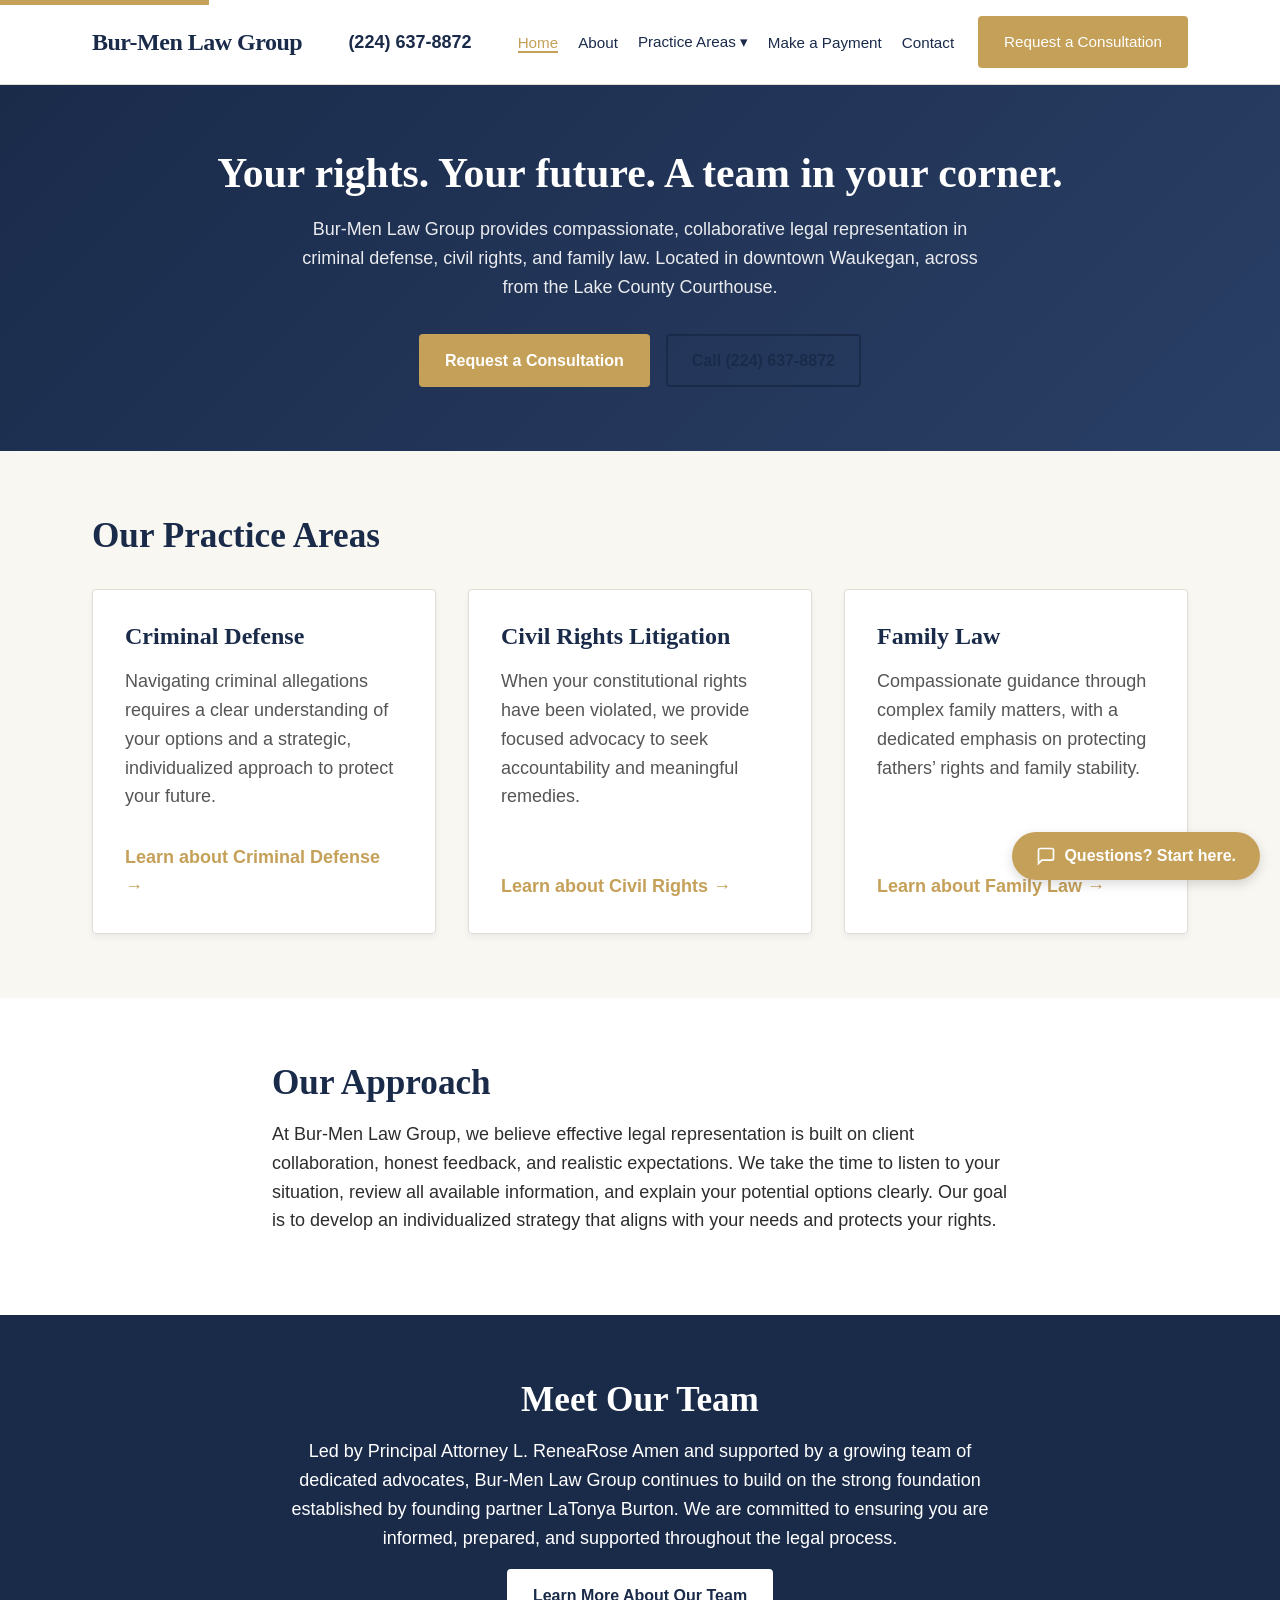
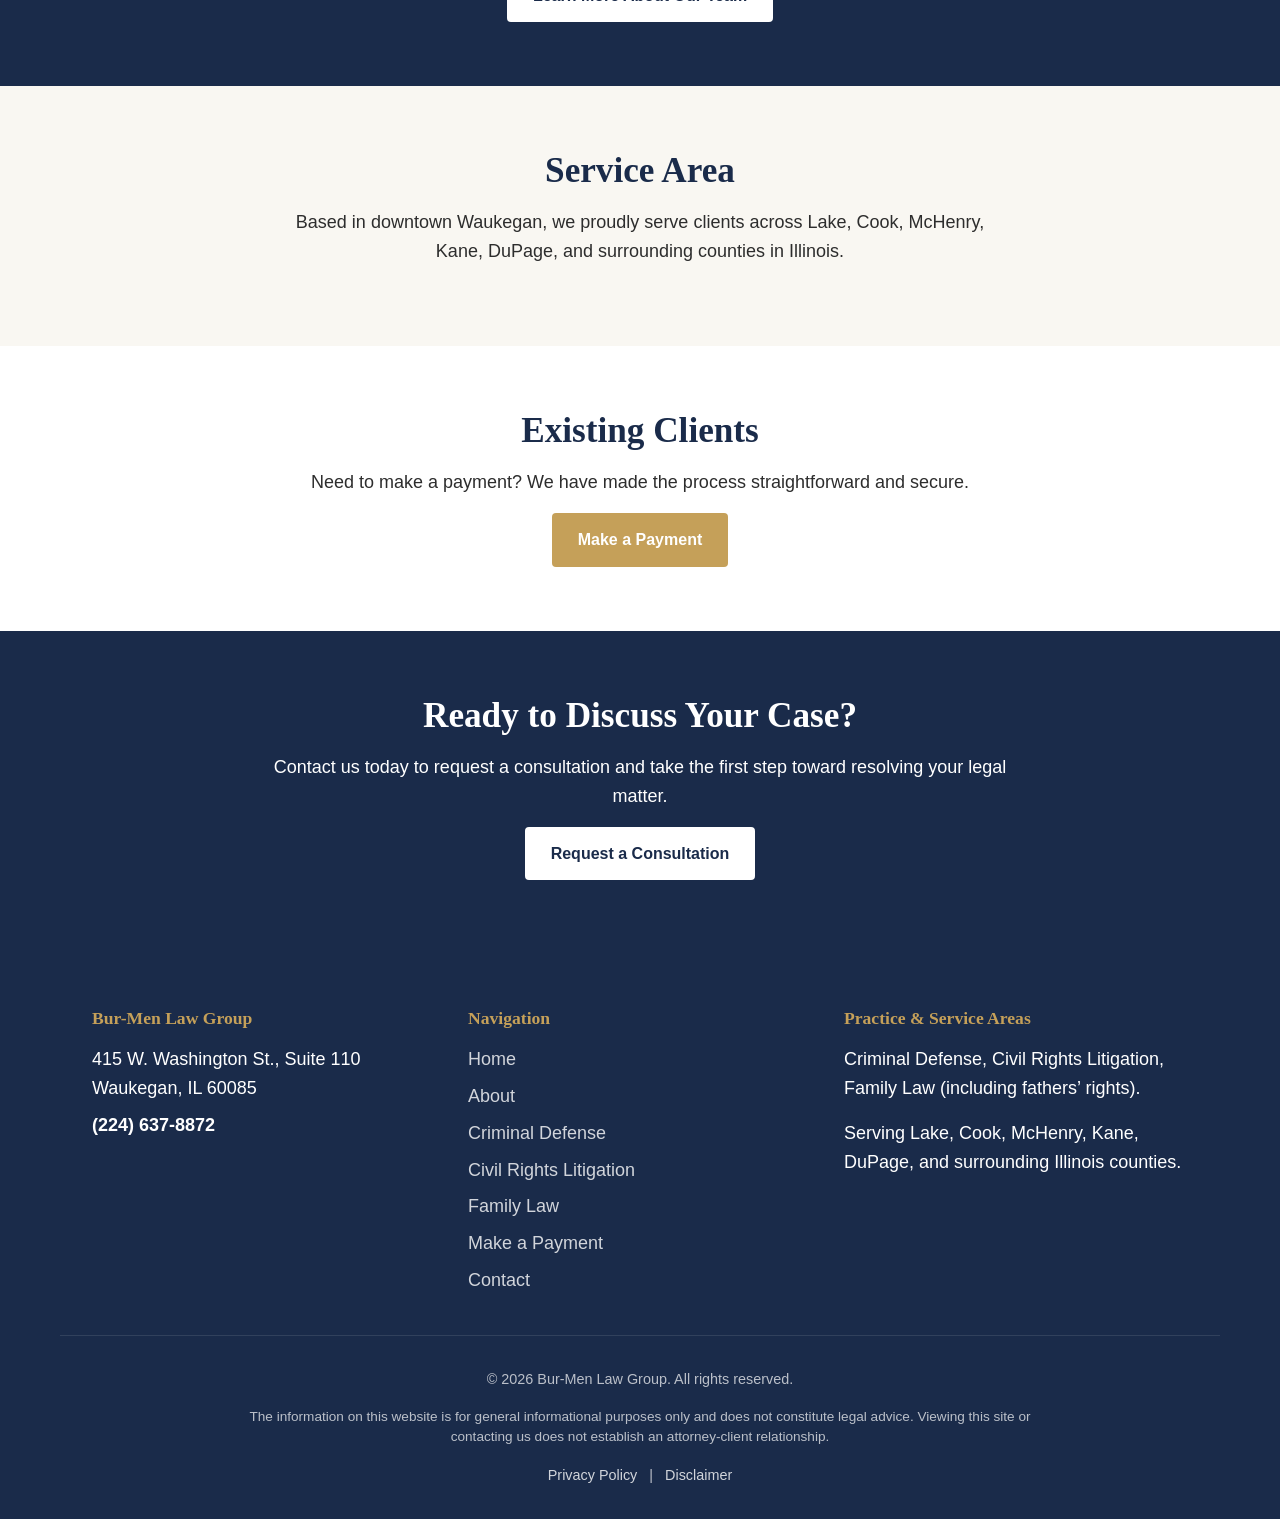
==== index.html @ 7e1a3ff3 "Change dropdown button to link for Practice Areas" ====
<!DOCTYPE html>
<html lang="en">
<head>
  <meta charset="UTF-8">
  <meta name="viewport" content="width=device-width, initial-scale=1.0">
  <title>Bur-Men Law Group | Criminal Defense, Civil Rights & Family Law in Waukegan, IL</title>
  <meta name="description" content="Bur-Men Law Group provides compassionate, collaborative legal representation in criminal defense, civil rights, and family law in Waukegan and surrounding Illinois counties.">
  <meta property="og:title" content="Bur-Men Law Group | Waukegan, IL Attorneys">
  <meta property="og:description" content="Compassionate representation in criminal defense, civil rights, and family law. Located across from the Lake County Courthouse.">
  <meta property="og:type" content="website">
  <link rel="stylesheet" href="assets/css/styles.css">
  <link rel="stylesheet" href="assets/css/chatbot.css">
  <script src="assets/js/main.js" defer></script>
  <script src="assets/js/faq-data.js" defer></script>
  <script src="assets/js/chatbot.js" defer></script>
  <noscript>
    <style>.bm-chat-launcher { display: none !important; }</style>
    <div style="background:#f9f7f2; padding:1rem; text-align:center; border-bottom:1px solid #e0ddd5;">
      JavaScript is disabled. Please call us at <a href="tel:+12246378872">(224) 637-8872</a> or visit our <a href="contact.html">Contact page</a>.
    </div>
  </noscript>
</head>
<body class="page-home">
  <a href="#main-content" class="skip-link">Skip to main content</a>
  <header class="site-header">
    <div class="container header-inner">
      <a href="index.html" class="wordmark">Bur-Men Law Group</a>
      <a href="tel:+12246378872" class="header-phone">(224) 637-8872</a>
      <button type="button" class="mobile-menu-toggle" aria-expanded="false" aria-controls="main-nav" aria-label="Toggle navigation menu">
        <span class="hamburger" aria-hidden="true"></span>
      </button>
      <nav id="main-nav" class="main-nav">
        <ul>
          <li><a href="index.html" aria-current="page">Home</a></li>
          <li><a href="about.html">About</a></li>
          <li class="has-dropdown">
            <a href="#" class="dropdown-toggle" aria-expanded="false" aria-controls="practice-dropdown">Practice Areas <span aria-hidden="true">▾</span></a>
            <ul id="practice-dropdown" class="dropdown-menu">
              <li><a href="criminal-defense.html">Criminal Defense</a></li>
              <li><a href="civil-rights-family-law.html#civil-rights">Civil Rights Litigation</a></li>
              <li><a href="civil-rights-family-law.html#family-law">Family Law</a></li>
            </ul>
          </li>
          <li><a href="make-a-payment.html">Make a Payment</a></li>
          <li><a href="contact.html">Contact</a></li>
        </ul>
        <a href="contact.html#contact-form" class="button button-primary">Request a Consultation</a>
      </nav>
    </div>
  </header>
  <main id="main-content">
    <section class="hero">
      <div class="container">
        <h1>Your rights. Your future. A team in your corner.</h1>
        <p class="hero-subtitle">Bur-Men Law Group provides compassionate, collaborative legal representation in criminal defense, civil rights, and family law. Located in downtown Waukegan, across from the Lake County Courthouse.</p>
        <div class="hero-actions">
          <a href="contact.html#contact-form" class="button button-primary">Request a Consultation</a>
          <a href="tel:+12246378872" class="button button-secondary">Call (224) 637-8872</a>
        </div>
      </div>
    </section>
    <section class="section-padding bg-ivory">
      <div class="container">
        <h2 class="section-title">Our Practice Areas</h2>
        <div class="card-grid">
          <article class="card">
            <h3>Criminal Defense</h3>
            <p>Navigating criminal allegations requires a clear understanding of your options and a strategic, individualized approach to protect your future.</p>
            <a href="criminal-defense.html" class="text-link">Learn about Criminal Defense &rarr;</a>
          </article>
          <article class="card">
            <h3>Civil Rights Litigation</h3>
            <p>When your constitutional rights have been violated, we provide focused advocacy to seek accountability and meaningful remedies.</p>
            <a href="civil-rights-family-law.html#civil-rights" class="text-link">Learn about Civil Rights &rarr;</a>
          </article>
          <article class="card">
            <h3>Family Law</h3>
            <p>Compassionate guidance through complex family matters, with a dedicated emphasis on protecting fathers’ rights and family stability.</p>
            <a href="civil-rights-family-law.html#family-law" class="text-link">Learn about Family Law &rarr;</a>
          </article>
        </div>
      </div>
    </section>
    <section class="section-padding">
      <div class="container narrow-container">
        <h2 class="section-title">Our Approach</h2>
        <p>At Bur-Men Law Group, we believe effective legal representation is built on client collaboration, honest feedback, and realistic expectations. We take the time to listen to your situation, review all available information, and explain your potential options clearly. Our goal is to develop an individualized strategy that aligns with your needs and protects your rights.</p>
      </div>
    </section>
    <section class="section-padding bg-navy text-white">
      <div class="container narrow-container text-center">
        <h2 class="section-title text-white">Meet Our Team</h2>
        <p>Led by Principal Attorney L. ReneaRose Amen and supported by a growing team of dedicated advocates, Bur-Men Law Group continues to build on the strong foundation established by founding partner LaTonya Burton. We are committed to ensuring you are informed, prepared, and supported throughout the legal process.</p>
        <a href="about.html" class="button button-accent">Learn More About Our Team</a>
      </div>
    </section>
    <section class="section-padding bg-ivory">
      <div class="container narrow-container text-center">
        <h2 class="section-title">Service Area</h2>
        <p>Based in downtown Waukegan, we proudly serve clients across Lake, Cook, McHenry, Kane, DuPage, and surrounding counties in Illinois.</p>
      </div>
    </section>
    <section class="section-padding">
      <div class="container narrow-container text-center">
        <h2 class="section-title">Existing Clients</h2>
        <p>Need to make a payment? We have made the process straightforward and secure.</p>
        <a href="make-a-payment.html" class="button button-primary">Make a Payment</a>
      </div>
    </section>
    <section class="section-padding bg-navy text-white text-center">
      <div class="container narrow-container">
        <h2 class="section-title text-white">Ready to Discuss Your Case?</h2>
        <p>Contact us today to request a consultation and take the first step toward resolving your legal matter.</p>
        <a href="contact.html#contact-form" class="button button-accent">Request a Consultation</a>
      </div>
    </section>
  </main>
  <footer class="site-footer">
    <div class="container footer-grid">
      <div class="footer-col">
        <h3>Bur-Men Law Group</h3>
        <address>415 W. Washington St., Suite 110<br>Waukegan, IL 60085</address>
        <p><a href="tel:+12246378872" class="footer-link">(224) 637-8872</a></p>
      </div>
      <div class="footer-col">
        <h3>Navigation</h3>
        <ul class="footer-nav">
          <li><a href="index.html">Home</a></li>
          <li><a href="about.html">About</a></li>
          <li><a href="criminal-defense.html">Criminal Defense</a></li>
          <li><a href="civil-rights-family-law.html#civil-rights">Civil Rights Litigation</a></li>
          <li><a href="civil-rights-family-law.html#family-law">Family Law</a></li>
          <li><a href="make-a-payment.html">Make a Payment</a></li>
          <li><a href="contact.html">Contact</a></li>
        </ul>
      </div>
      <div class="footer-col">
        <h3>Practice & Service Areas</h3>
        <p>Criminal Defense, Civil Rights Litigation, Family Law (including fathers’ rights).</p>
        <p>Serving Lake, Cook, McHenry, Kane, DuPage, and surrounding Illinois counties.</p>
      </div>
    </div>
    <div class="container footer-bottom">
      <p>&copy; <span id="current-year">2026</span> Bur-Men Law Group. All rights reserved.</p>
      <p class="disclaimer-text">The information on this website is for general informational purposes only and does not constitute legal advice. Viewing this site or contacting us does not establish an attorney-client relationship.</p>
      <div class="footer-legal-links">
        <a href="contact.html#privacy">Privacy Policy</a>
        <span class="separator">|</span>
        <a href="contact.html#disclaimer">Disclaimer</a>
      </div>
    </div>
  </footer>
</body>
</html>
---- assets/css/styles.css ----
:root {
  --color-navy: #1A2B4A;
  --color-ivory: #F9F7F2;
  --color-white: #FFFFFF;
  --color-gold: #C5A059;
  --color-gold-hover: #B08D4B;
  --color-text: #2D2D2D;
  --color-text-light: #555555;
  --color-border: #E0DDD5;
  --font-serif: "Georgia", "Times New Roman", serif;
  --font-sans: -apple-system, BlinkMacSystemFont, "Segoe UI", Roboto, Helvetica, Arial, sans-serif;
  --max-width: 1160px;
  --spacing-sm: 1rem;
  --spacing-md: 2rem;
  --spacing-lg: 4rem;
  --radius: 4px;
  --shadow: 0 4px 6px rgba(26, 43, 74, 0.05);
}

*, *::before, *::after { box-sizing: border-box; margin: 0; padding: 0; }
html { scroll-behavior: smooth; scroll-padding-top: 100px; }
@media (prefers-reduced-motion: reduce) { html { scroll-behavior: auto; } }
body { font-family: var(--font-sans); color: var(--color-text); background-color: var(--color-white); line-height: 1.6; font-size: clamp(1rem, 0.95rem + 0.25vw, 1.125rem); }
img { max-width: 100%; height: auto; display: block; }
a { color: var(--color-navy); text-decoration: underline; text-underline-offset: 3px; transition: color 0.2s ease; }
a:hover { color: var(--color-gold-hover); }

h1, h2, h3, h4 { font-family: var(--font-serif); color: var(--color-navy); line-height: 1.2; margin-bottom: var(--spacing-sm); }
h1 { font-size: clamp(2rem, 1.8rem + 1vw, 3rem); }
h2 { font-size: clamp(1.75rem, 1.6rem + 0.75vw, 2.25rem); }
h3 { font-size: clamp(1.25rem, 1.1rem + 0.5vw, 1.5rem); }
p { margin-bottom: var(--spacing-sm); }

.text-center { text-align: center; }
.text-white { color: var(--color-white) !important; }
.text-white h1, .text-white h2, .text-white h3 { color: var(--color-white); }

.container { width: 100%; max-width: var(--max-width); margin: 0 auto; padding: 0 var(--spacing-md); }
.narrow-container { max-width: 800px; }
.section-padding { padding: var(--spacing-lg) 0; }
.bg-ivory { background-color: var(--color-ivory); }
.bg-navy { background-color: var(--color-navy); }

.skip-link { position: absolute; top: -40px; left: 0; background: var(--color-gold); color: var(--color-white); padding: 8px 16px; z-index: 1000; text-decoration: none; font-weight: bold; }
.skip-link:focus { top: 0; }
:focus-visible { outline: 3px solid var(--color-gold); outline-offset: 2px; }

.site-header { background-color: var(--color-white); border-bottom: 1px solid var(--color-border); position: sticky; top: 0; z-index: 100; }
.header-inner { display: flex; align-items: center; justify-content: space-between; padding-top: var(--spacing-sm); padding-bottom: var(--spacing-sm); flex-wrap: wrap; gap: var(--spacing-sm); }
.wordmark { font-family: var(--font-serif); font-size: 1.5rem; font-weight: bold; color: var(--color-navy); text-decoration: none; letter-spacing: -0.5px; }
.header-phone { font-weight: 600; text-decoration: none; color: var(--color-navy); }
.mobile-menu-toggle { display: none; background: none; border: 1px solid var(--color-border); border-radius: var(--radius); padding: 8px; cursor: pointer; }
.hamburger { display: block; width: 24px; height: 2px; background-color: var(--color-navy); position: relative; }
.hamburger::before, .hamburger::after { content: ''; position: absolute; width: 24px; height: 2px; background-color: var(--color-navy); left: 0; }
.hamburger::before { top: -8px; }
.hamburger::after { top: 8px; }

.main-nav { display: flex; align-items: center; gap: 1.5rem; }
.main-nav ul { display: flex; list-style: none; gap: 1.25rem; align-items: center; }
.main-nav a { text-decoration: none; font-weight: 500; font-size: 0.95rem; }
.main-nav a[aria-current="page"] { color: var(--color-gold); border-bottom: 2px solid var(--color-gold); }

@media (max-width: 900px) {
  .mobile-menu-toggle { display: block; }
  .main-nav.js-enabled { display: none; flex-direction: column; align-items: flex-start; position: absolute; top: 100%; left: 0; right: 0; background: var(--color-white); border-bottom: 1px solid var(--color-border); padding: var(--spacing-md); box-shadow: var(--shadow); }
  .main-nav.js-enabled.is-open { display: flex; }
  .main-nav.js-enabled ul { flex-direction: column; gap: var(--spacing-sm); width: 100%; align-items: flex-start; }
  .main-nav.js-enabled .button { width: 100%; text-align: center; margin-top: var(--spacing-sm); }
}

/* --- Dropdown Navigation --- */
.has-dropdown { position: relative; display: flex; align-items: center; }
.dropdown-toggle {
  display: flex; align-items: center; gap: 4px;
  /* Inherits .main-nav a styles automatically */
}
.dropdown-toggle:hover { color: var(--color-gold-hover); }

.dropdown-menu {
  display: none !important;
  flex-direction: column !important;
  position: absolute; top: 100%; left: 0;
  background: var(--color-white); border: 1px solid var(--color-border);
  border-radius: var(--radius); box-shadow: var(--shadow);
  list-style: none; padding: 0.5rem 0; min-width: 220px; z-index: 101;
  margin-top: 1rem; gap: 0 !important;
}
.dropdown-menu li a {
  display: block; padding: 0.75rem 1rem; text-decoration: none;
  color: var(--color-text); white-space: nowrap;
}
.dropdown-menu li a:hover { background-color: var(--color-ivory); color: var(--color-navy); }

@media (min-width: 901px) {
  .has-dropdown:hover .dropdown-menu,
  .has-dropdown:focus-within .dropdown-menu {
    display: flex !important;
  }
}

@media (max-width: 900px) {
  .dropdown-menu {
    position: static; box-shadow: none; border: none;
    background: transparent; padding-left: 1rem; min-width: auto; margin-top: 0;
    width: 100%;
  }
  .dropdown-menu.is-open {
    display: flex !important;
  }
  .dropdown-toggle { width: 100%; justify-content: space-between; padding: 0.5rem 0; }
}

.button { display: inline-block; padding: 0.75rem 1.5rem; border-radius: var(--radius); text-decoration: none; font-weight: 600; text-align: center; transition: background-color 0.2s ease, transform 0.1s ease; border: 2px solid transparent; cursor: pointer; font-size: 1rem; }
.button:active { transform: translateY(1px); }
.button-primary { background-color: var(--color-gold); color: var(--color-white); }
.button-primary:hover { background-color: var(--color-gold-hover); color: var(--color-white); }
.button-secondary { background-color: transparent; border-color: var(--color-navy); color: var(--color-navy); }
.button-secondary:hover { background-color: var(--color-navy); color: var(--color-white); }
.button-accent { background-color: var(--color-white); color: var(--color-navy); border-color: var(--color-white); }
.button-accent:hover { background-color: var(--color-ivory); color: var(--color-navy); }
.button-large { padding: 1rem 2rem; font-size: 1.125rem; }

.hero { background: linear-gradient(135deg, var(--color-navy) 0%, #2a3f66 100%); color: var(--color-white); padding: var(--spacing-lg) 0; text-align: center; }
.hero h1 { color: var(--color-white); margin-bottom: var(--spacing-sm); }
.hero-subtitle { font-size: 1.125rem; max-width: 700px; margin: 0 auto var(--spacing-md); opacity: 0.9; }
.hero-actions { display: flex; gap: var(--spacing-sm); justify-content: center; flex-wrap: wrap; }

.card-grid { display: grid; grid-template-columns: repeat(auto-fit, minmax(300px, 1fr)); gap: var(--spacing-md); margin-top: var(--spacing-md); }
.card { background: var(--color-white); padding: var(--spacing-md); border-radius: var(--radius); border: 1px solid var(--color-border); box-shadow: var(--shadow); display: flex; flex-direction: column; }
.card h3 { margin-bottom: var(--spacing-sm); }
.card p { flex-grow: 1; color: var(--color-text-light); margin-bottom: var(--spacing-md); }
.text-link { font-weight: 600; text-decoration: none; color: var(--color-gold); }
.text-link:hover { text-decoration: underline; }

.partner-card { text-align: center; }
.partner-role { font-style: italic; color: var(--color-gold); font-weight: 600; margin-bottom: var(--spacing-sm); }
.page-header { padding: var(--spacing-lg) 0; }

.form-group { margin-bottom: 1.25rem; }
.form-group label { display: block; font-weight: 600; margin-bottom: 0.5rem; color: var(--color-navy); }
.form-group input, .form-group select, .form-group textarea { width: 100%; padding: 0.75rem; border: 1px solid var(--color-border); border-radius: var(--radius); font-family: inherit; font-size: 1rem; background-color: var(--color-white); }
.form-group input:focus, .form-group select:focus, .form-group textarea:focus { outline: none; border-color: var(--color-gold); box-shadow: 0 0 0 3px rgba(197, 160, 89, 0.2); }
.checkbox-group { display: flex; align-items: flex-start; gap: 0.75rem; }
.checkbox-group input { width: auto; margin-top: 0.25rem; }
.checkbox-group label { font-weight: 400; font-size: 0.95rem; color: var(--color-text-light); }
.form-warning { background-color: #fff3cd; border-left: 4px solid #ffc107; padding: 1rem; margin-bottom: 1.5rem; font-size: 0.95rem; color: #856404; }
.form-status { margin-top: 1rem; padding: 1rem; border-radius: var(--radius); font-weight: 500; }
.form-status.pending { background-color: #e2e8f0; color: var(--color-navy); }
.form-status.success { background-color: #d4edda; color: #155724; border: 1px solid #c3e6cb; }
.form-status.error { background-color: #f8d7da; color: #721c24; border: 1px solid #f5c6cb; }

.info-box { background-color: var(--color-ivory); border: 1px solid var(--color-border); border-radius: var(--radius); padding: var(--spacing-md); margin-top: var(--spacing-md); }
.info-box h3 { margin-bottom: 0.75rem; font-size: 1.25rem; }
.info-box ul { padding-left: 1.25rem; }
.info-box li { margin-bottom: 0.5rem; }

.payment-cta-wrapper { margin: var(--spacing-md) 0; }
.fallback-link { margin-top: 1rem; font-size: 0.9rem; color: var(--color-text-light); word-break: break-all; }
.legal-reminder { margin-top: var(--spacing-md); font-size: 0.9rem; color: var(--color-text-light); font-style: italic; }
.section-divider { height: 1px; background-color: var(--color-border); max-width: var(--max-width); margin: 0 auto; }
.cta-box { margin-top: var(--spacing-md); padding-top: var(--spacing-md); border-top: 1px solid var(--color-border); text-align: center; }

.site-footer { background-color: var(--color-navy); color: var(--color-white); padding-top: var(--spacing-lg); }
.footer-grid { display: grid; grid-template-columns: repeat(auto-fit, minmax(250px, 1fr)); gap: var(--spacing-md); padding-bottom: var(--spacing-md); border-bottom: 1px solid rgba(255, 255, 255, 0.1); }
.footer-col h3 { color: var(--color-gold); font-size: 1.1rem; margin-bottom: 1rem; }
.footer-col address { font-style: normal; line-height: 1.6; margin-bottom: 0.5rem; }
.footer-link { color: var(--color-white); text-decoration: none; font-weight: 600; }
.footer-link:hover { color: var(--color-gold); }
.footer-nav { list-style: none; }
.footer-nav li { margin-bottom: 0.5rem; }
.footer-nav a { color: rgba(255, 255, 255, 0.8); text-decoration: none; }
.footer-nav a:hover { color: var(--color-gold); text-decoration: underline; }
.footer-bottom { padding: var(--spacing-md) 0; text-align: center; font-size: 0.9rem; color: rgba(255, 255, 255, 0.7); }
.disclaimer-text { max-width: 800px; margin: 1rem auto; font-size: 0.85rem; line-height: 1.5; }
.footer-legal-links { margin-top: 1rem; }
.footer-legal-links a { color: rgba(255, 255, 255, 0.8); text-decoration: none; }
.footer-legal-links a:hover { color: var(--color-gold); }
.separator { margin: 0 0.5rem; }

.contact-grid { display: grid; grid-template-columns: 1fr; gap: var(--spacing-lg); }
@media (min-width: 768px) { .contact-grid { grid-template-columns: 1fr 1.5fr; } }
.existing-client-callout { background-color: var(--color-navy); color: var(--color-white); border: none; }
.existing-client-callout h3 { color: var(--color-gold); }
.existing-client-callout p { color: rgba(255, 255, 255, 0.9); }

.partner-image-wrapper { margin-bottom: var(--spacing-md); overflow: hidden; border-radius: var(--radius); background-color: var(--color-navy); display: flex; align-items: center; justify-content: center; }
.partner-image { width: 100%; height: 400px; object-fit: cover; object-position: center; border-radius: var(--radius); }
.partner-image-top { object-position: center 15%; }

.status-badge { display: inline-block; padding: 0.25rem 0.75rem; border-radius: 20px; font-size: 0.8rem; font-weight: 600; text-transform: uppercase; letter-spacing: 0.05em; margin-bottom: 0.5rem; }
.status-badge.retired { background-color: var(--color-ivory); color: var(--color-text-light); border: 1px solid var(--color-border); }

.partner-details { text-align: left; margin-top: 1.5rem; border-top: 1px solid var(--color-border); padding-top: 1.5rem; }
.detail-block { margin-bottom: 1rem; }
.detail-block h4 { font-family: var(--font-sans); font-size: 0.8rem; text-transform: uppercase; letter-spacing: 0.08em; color: var(--color-gold); margin-bottom: 0.25rem; font-weight: 700; }
.detail-block p { font-size: 0.95rem; color: var(--color-text); margin-bottom: 0; line-height: 1.5; }
.detail-block ul { list-style: none; padding-left: 0; margin: 0; }
.detail-block ul li { font-size: 0.95rem; color: var(--color-text); margin-bottom: 0.35rem; line-height: 1.4; }

.faq-list { max-width: 800px; margin: 0 auto; }
.faq-item { background: var(--color-white); border: 1px solid var(--color-border); border-radius: var(--radius); margin-bottom: 1rem; }
.faq-item summary { padding: 1rem; cursor: pointer; font-weight: 600; color: var(--color-navy); list-style: none; }
.faq-item summary::-webkit-details-marker { display: none; }
.faq-item summary::after { content: '+'; float: right; font-weight: bold; }
.faq-item[open] summary::after { content: '−'; }
.faq-item p { padding: 0 1rem 1rem 1rem; margin-bottom: 0; color: var(--color-text-light); }

/* --- Partner Card Alignment & Highlighting --- */
.partner-intro {
  min-height: 130px;
  display: flex;
  flex-direction: column;
  align-items: center;
  margin-bottom: 1rem;
}
.partner-card h3 { margin-bottom: 0.5rem; }
.partner-card .partner-role { margin-bottom: 0; }

.partner-card.highlighted { border-color: var(--color-gold); box-shadow: 0 8px 24px rgba(197, 160, 89, 0.15); }
.partner-card.retired-card { background-color: #fcfbf9; border-color: var(--color-border); }
---- assets/css/chatbot.css ----
.bm-chat-launcher {
  position: fixed; bottom: 20px; right: 20px; z-index: 9999;
  background-color: var(--color-gold); color: var(--color-white);
  border: none; border-radius: 30px; padding: 12px 24px;
  font-size: 16px; font-weight: 600; font-family: var(--font-sans);
  cursor: pointer; box-shadow: 0 4px 12px rgba(0,0,0,0.15);
  display: flex; align-items: center; gap: 8px;
  transition: background-color 0.2s ease, transform 0.1s ease; min-height: 48px;
}
.bm-chat-launcher:hover { background-color: var(--color-gold-hover); }
.bm-chat-launcher:active { transform: translateY(1px); }
.bm-chat-launcher:focus-visible { outline: 3px solid var(--color-navy); outline-offset: 2px; }

.bm-chat-panel {
  position: fixed; bottom: 80px; right: 20px; z-index: 9998;
  width: 380px; max-width: calc(100vw - 40px); height: 500px; max-height: calc(100vh - 100px);
  background-color: var(--color-white); border: 1px solid var(--color-border);
  border-radius: 8px; box-shadow: 0 8px 24px rgba(0,0,0,0.15);
  display: none; flex-direction: column; overflow: hidden;
}
.bm-chat-panel.is-open { display: flex; }

.bm-chat-header { background-color: var(--color-navy); color: var(--color-white); padding: 16px; display: flex; justify-content: space-between; align-items: center; }
.bm-chat-header h3 { margin: 0; font-size: 1.1rem; color: var(--color-white); font-family: var(--font-sans); }
.bm-chat-close { background: none; border: none; color: var(--color-white); font-size: 1.5rem; cursor: pointer; padding: 0 4px; line-height: 1; }
.bm-chat-close:focus-visible { outline: 2px solid var(--color-gold); outline-offset: 2px; }

.bm-chat-scope { background-color: var(--color-ivory); padding: 10px 16px; font-size: 13px; color: var(--color-text-light); border-bottom: 1px solid var(--color-border); line-height: 1.4; }

.bm-chat-messages { flex: 1; overflow-y: auto; padding: 16px; display: flex; flex-direction: column; gap: 12px; background-color: var(--color-white); }

.bm-chat-message { max-width: 85%; padding: 12px 16px; border-radius: 8px; font-size: 16px; line-height: 1.5; }
.bm-chat-message.user { align-self: flex-end; background-color: var(--color-navy); color: var(--color-white); border-bottom-right-radius: 2px; }
.bm-chat-message.bot { align-self: flex-start; background-color: var(--color-ivory); color: var(--color-text); border: 1px solid var(--color-border); border-bottom-left-radius: 2px; }
.bm-chat-message.bot p { margin-bottom: 8px; }
.bm-chat-message.bot p:last-child { margin-bottom: 0; }
.bm-chat-message.bot a { color: var(--color-navy); font-weight: 600; }

.bm-chat-suggestions { display: flex; flex-wrap: wrap; gap: 8px; margin-top: 8px; }
.bm-chat-suggestion { background-color: var(--color-white); border: 1px solid var(--color-gold); color: var(--color-navy); padding: 6px 12px; border-radius: 16px; font-size: 14px; cursor: pointer; text-align: left; transition: background-color 0.2s; }
.bm-chat-suggestion:hover { background-color: var(--color-ivory); }
.bm-chat-suggestion:focus-visible { outline: 2px solid var(--color-gold); outline-offset: 2px; }

.bm-chat-input-area { padding: 16px; border-top: 1px solid var(--color-border); background-color: var(--color-white); display: flex; gap: 8px; align-items: flex-end; }
.bm-chat-input { flex: 1; padding: 10px 12px; border: 1px solid var(--color-border); border-radius: 4px; font-size: 16px; font-family: var(--font-sans); resize: none; min-height: 44px; max-height: 120px; }
.bm-chat-input:focus { outline: 2px solid var(--color-gold); border-color: var(--color-gold); }
.bm-chat-send { background-color: var(--color-gold); color: var(--color-white); border: none; border-radius: 4px; padding: 10px 16px; font-size: 16px; font-weight: 600; cursor: pointer; min-height: 44px; }
.bm-chat-send:hover { background-color: var(--color-gold-hover); }
.bm-chat-send:disabled { background-color: var(--color-border); cursor: not-allowed; }
.bm-chat-send:focus-visible { outline: 2px solid var(--color-navy); outline-offset: 2px; }

@media (max-width: 480px) {
  .bm-chat-panel { width: calc(100vw - 20px); right: 10px; bottom: 70px; height: 60vh; }
  .bm-chat-launcher { right: 10px; bottom: 10px; font-size: 15px; padding: 10px 16px; }
}
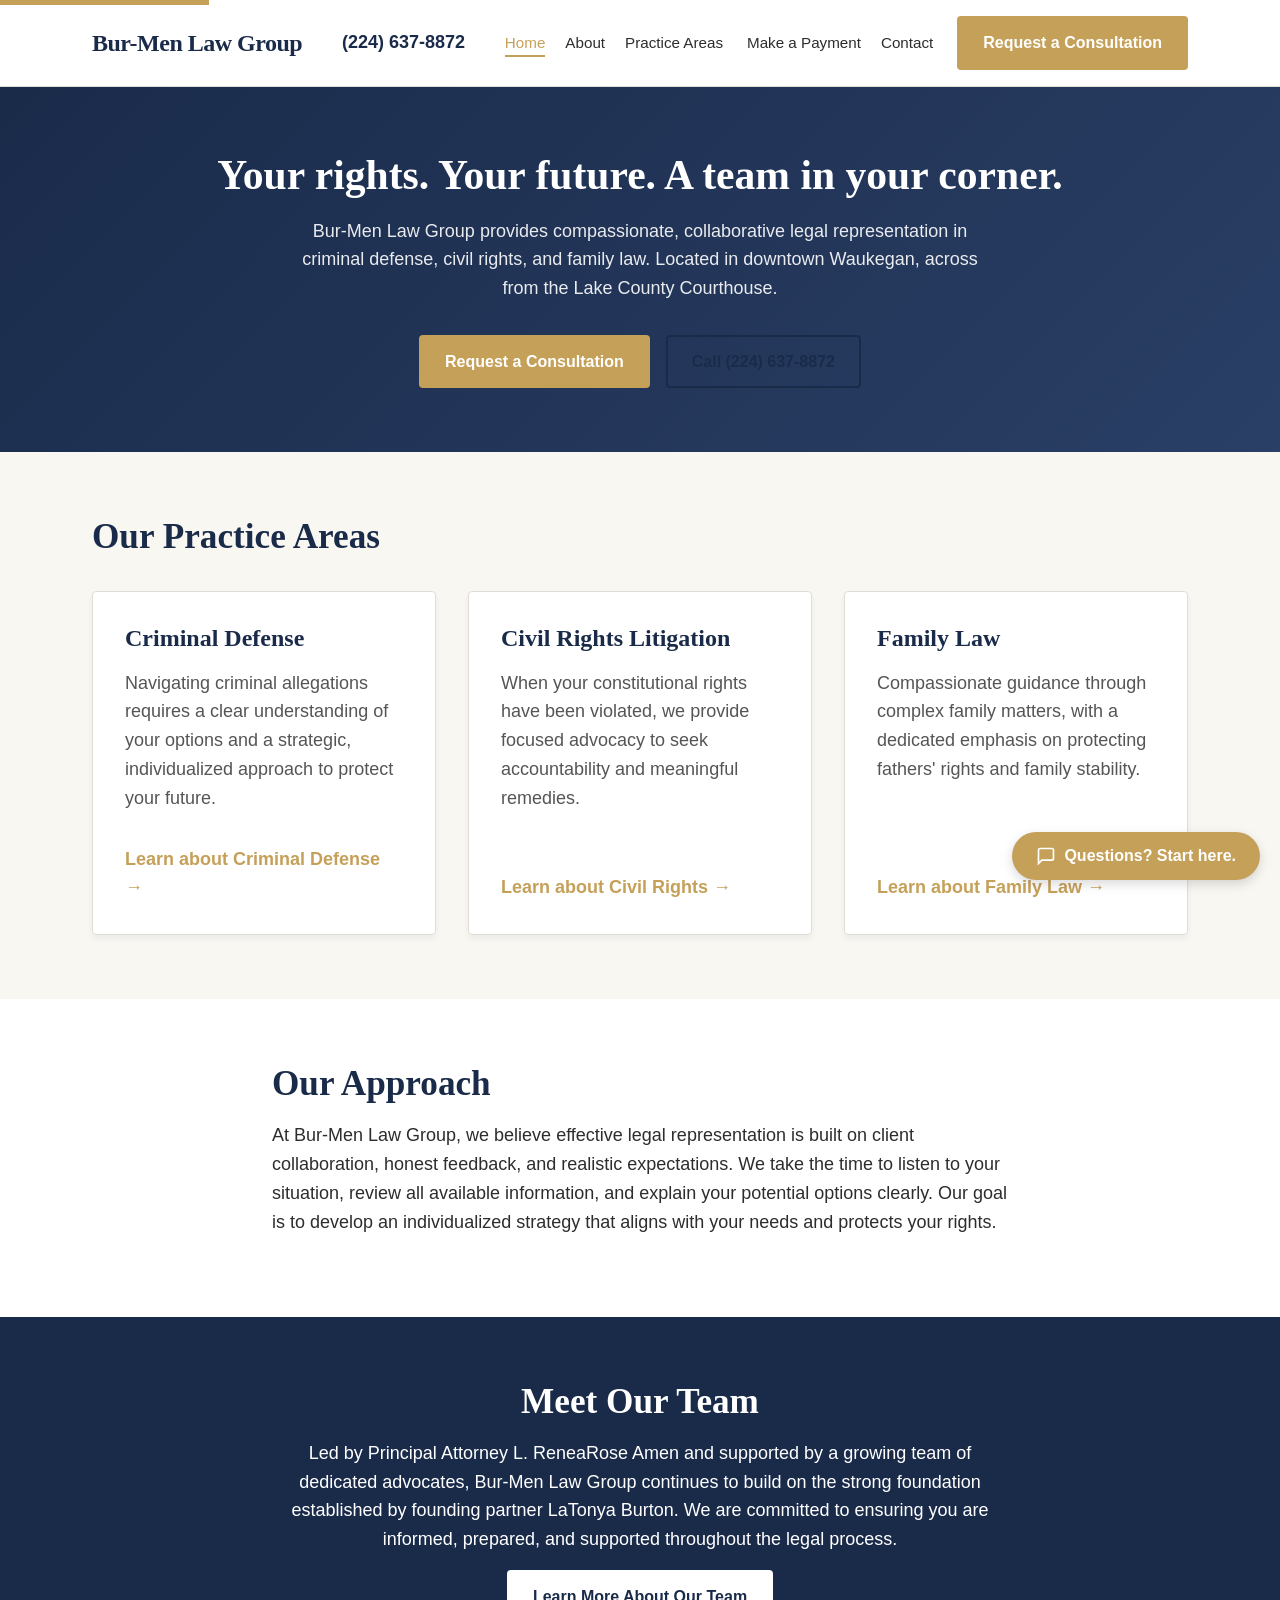
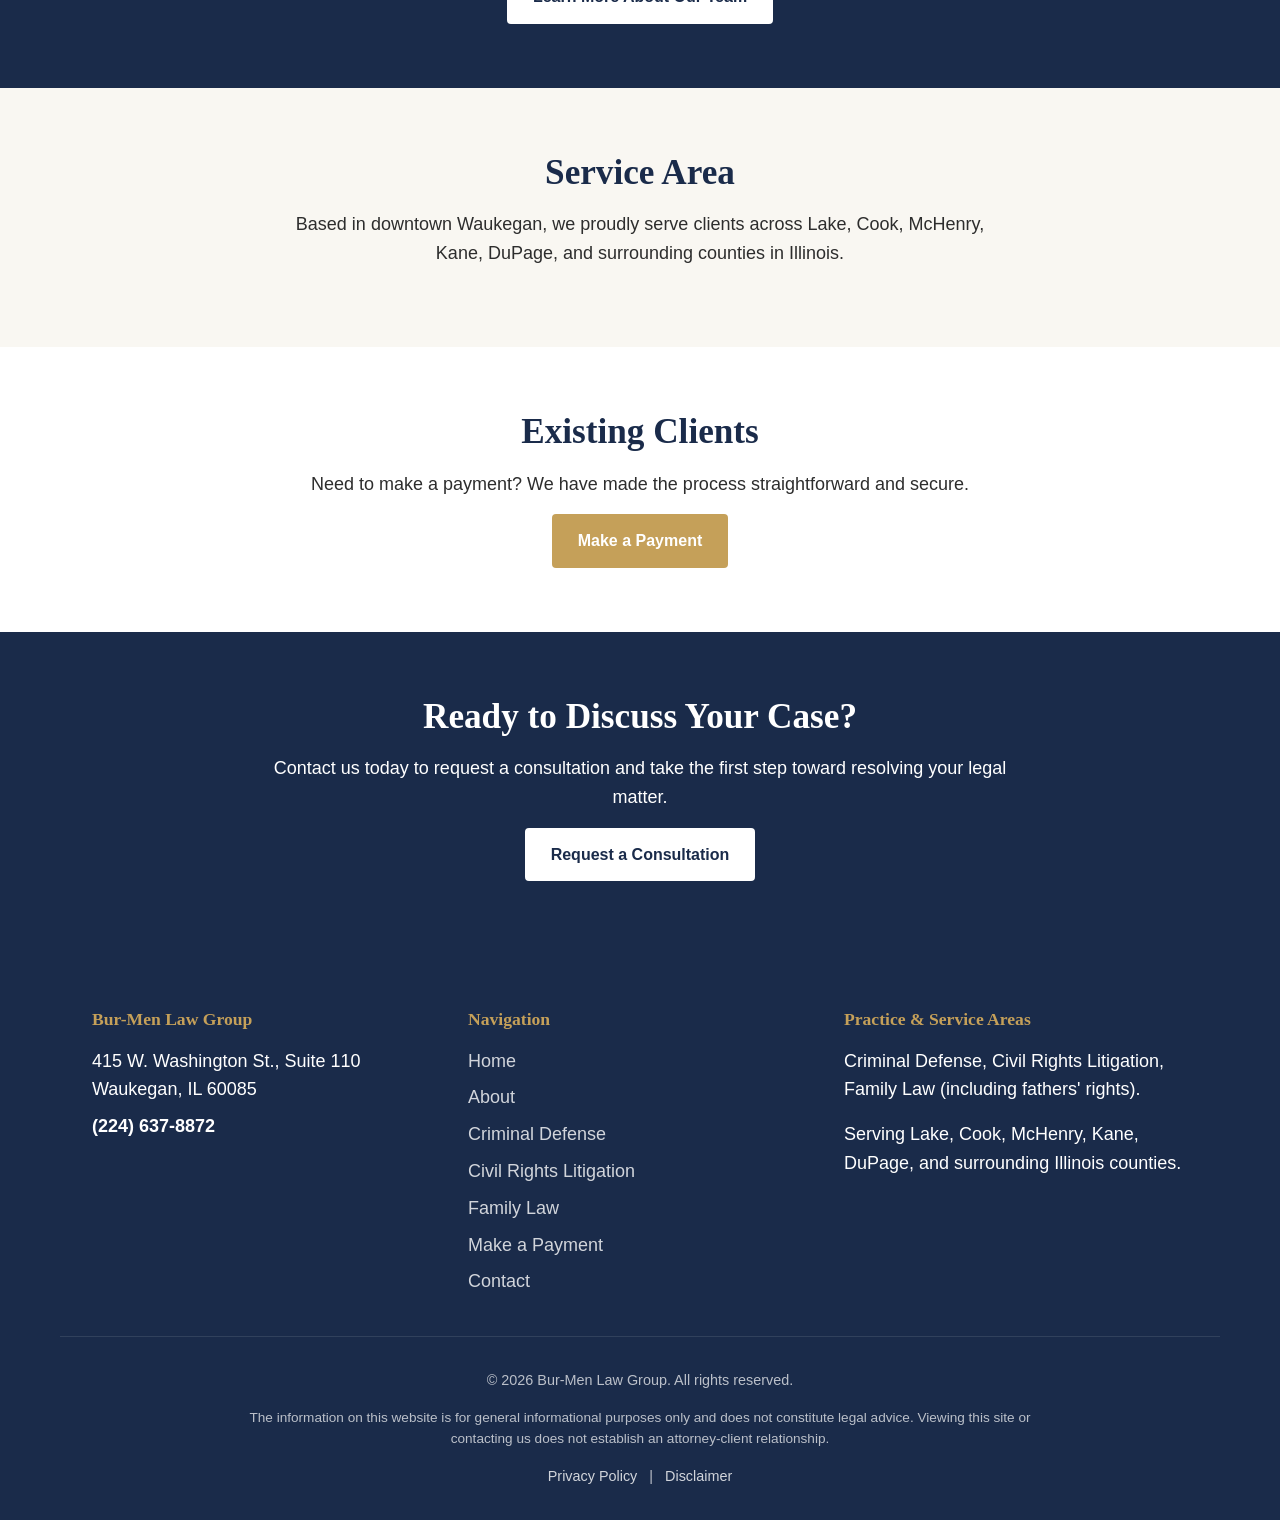
==== commit e90ad797: "Fix apostrophe encoding in index.html" ====
--- a/index.html
+++ b/index.html
@@ -34,10 +34,13 @@
           <li><a href="index.html" aria-current="page">Home</a></li>
           <li><a href="about.html">About</a></li>
           <li class="has-dropdown">
-            <a href="#" class="dropdown-toggle" aria-expanded="false" aria-controls="practice-dropdown">Practice Areas <span aria-hidden="true">▾</span></a>
-            <ul id="practice-dropdown" class="dropdown-menu">
+            <button type="button" class="dropdown-toggle" aria-expanded="false" aria-controls="practice-areas-submenu">
+              Practice Areas
+              <span class="dropdown-icon" aria-hidden="true"></span>
+            </button>
+            <ul class="dropdown-menu" id="practice-areas-submenu">
               <li><a href="criminal-defense.html">Criminal Defense</a></li>
-              <li><a href="civil-rights-family-law.html#civil-rights">Civil Rights Litigation</a></li>
+              <li><a href="civil-rights-family-law.html#civil-rights">Civil Rights</a></li>
               <li><a href="civil-rights-family-law.html#family-law">Family Law</a></li>
             </ul>
           </li>
@@ -75,7 +78,7 @@
           </article>
           <article class="card">
             <h3>Family Law</h3>
-            <p>Compassionate guidance through complex family matters, with a dedicated emphasis on protecting fathers’ rights and family stability.</p>
+            <p>Compassionate guidance through complex family matters, with a dedicated emphasis on protecting fathers' rights and family stability.</p>
             <a href="civil-rights-family-law.html#family-law" class="text-link">Learn about Family Law &rarr;</a>
           </article>
         </div>
@@ -136,7 +139,7 @@
       </div>
       <div class="footer-col">
         <h3>Practice & Service Areas</h3>
-        <p>Criminal Defense, Civil Rights Litigation, Family Law (including fathers’ rights).</p>
+        <p>Criminal Defense, Civil Rights Litigation, Family Law (including fathers' rights).</p>
         <p>Serving Lake, Cook, McHenry, Kane, DuPage, and surrounding Illinois counties.</p>
       </div>
     </div>
--- a/assets/css/styles.css
+++ b/assets/css/styles.css
@@ -45,6 +45,9 @@
 .skip-link:focus { top: 0; }
 :focus-visible { outline: 3px solid var(--color-gold); outline-offset: 2px; }
 
+/* ============================================================
+   HEADER & NAVIGATION
+   ============================================================ */
 .site-header { background-color: var(--color-white); border-bottom: 1px solid var(--color-border); position: sticky; top: 0; z-index: 100; }
 .header-inner { display: flex; align-items: center; justify-content: space-between; padding-top: var(--spacing-sm); padding-bottom: var(--spacing-sm); flex-wrap: wrap; gap: var(--spacing-sm); }
 .wordmark { font-family: var(--font-serif); font-size: 1.5rem; font-weight: bold; color: var(--color-navy); text-decoration: none; letter-spacing: -0.5px; }
@@ -56,60 +59,140 @@
 .hamburger::after { top: 8px; }
 
 .main-nav { display: flex; align-items: center; gap: 1.5rem; }
-.main-nav ul { display: flex; list-style: none; gap: 1.25rem; align-items: center; }
-.main-nav a { text-decoration: none; font-weight: 500; font-size: 0.95rem; }
-.main-nav a[aria-current="page"] { color: var(--color-gold); border-bottom: 2px solid var(--color-gold); }
-
+.main-nav > ul { display: flex; list-style: none; gap: 1.25rem; align-items: center; }
+.main-nav > ul > li { position: relative; }
+
+.main-nav > ul > li > a,
+.main-nav > ul > li > .dropdown-toggle {
+  text-decoration: none;
+  font-weight: 500;
+  font-size: 0.95rem;
+  color: var(--color-text);
+  background: none;
+  border: none;
+  cursor: pointer;
+  font-family: inherit;
+  padding: 0;
+  line-height: 1.5;
+  display: inline-flex;
+  align-items: center;
+  gap: 4px;
+}
+
+.main-nav > ul > li > a:hover,
+.main-nav > ul > li > .dropdown-toggle:hover { color: var(--color-gold-hover); }
+.main-nav > ul > li > a[aria-current="page"] { color: var(--color-gold); border-bottom: 2px solid var(--color-gold); }
+.main-nav > ul > li > .dropdown-toggle[aria-expanded="true"] { color: var(--color-gold); }
+
+.dropdown-icon { font-size: 0.75rem; transition: transform 0.2s ease; }
+.has-dropdown.is-open > .dropdown-toggle .dropdown-icon { transform: rotate(180deg); }
+
+/* Dropdown Submenu */
+.dropdown-menu {
+  list-style: none;
+  display: none;
+  flex-direction: column;
+  background: var(--color-white);
+  border: 1px solid var(--color-border);
+  border-radius: var(--radius);
+  box-shadow: var(--shadow);
+  padding: 0.5rem 0;
+  min-width: 220px;
+  z-index: 101;
+}
+
+.dropdown-menu li a {
+  display: block;
+  padding: 0.75rem 1rem;
+  text-decoration: none;
+  color: var(--color-text);
+  white-space: nowrap;
+}
+
+.dropdown-menu li a:hover,
+.dropdown-menu li a:focus { background-color: var(--color-ivory); color: var(--color-navy); }
+.dropdown-menu li a[aria-current="page"] { color: var(--color-gold); font-weight: 600; }
+
+/* Desktop: hover + focus-within (gated to pointer devices) */
+@media (hover: hover) and (pointer: fine) and (min-width: 901px) {
+  .has-dropdown:hover > .dropdown-menu,
+  .has-dropdown:focus-within > .dropdown-menu {
+    display: flex;
+    position: absolute;
+    top: 100%;
+    left: 0;
+    margin-top: 0.5rem;
+  }
+  .has-dropdown.user-closed > .dropdown-menu { display: none; }
+}
+
+/* Desktop click toggle */
+@media (min-width: 901px) {
+  .has-dropdown.is-open > .dropdown-menu {
+    display: flex;
+    position: absolute;
+    top: 100%;
+    left: 0;
+    margin-top: 0.5rem;
+  }
+}
+
+/* Mobile navigation */
 @media (max-width: 900px) {
   .mobile-menu-toggle { display: block; }
-  .main-nav.js-enabled { display: none; flex-direction: column; align-items: flex-start; position: absolute; top: 100%; left: 0; right: 0; background: var(--color-white); border-bottom: 1px solid var(--color-border); padding: var(--spacing-md); box-shadow: var(--shadow); }
+  .main-nav.js-enabled {
+    display: none;
+    flex-direction: column;
+    align-items: flex-start;
+    position: absolute;
+    top: 100%;
+    left: 0;
+    right: 0;
+    background: var(--color-white);
+    border-bottom: 1px solid var(--color-border);
+    padding: var(--spacing-md);
+    box-shadow: var(--shadow);
+    max-height: 80vh;
+    overflow-y: auto;
+  }
   .main-nav.js-enabled.is-open { display: flex; }
-  .main-nav.js-enabled ul { flex-direction: column; gap: var(--spacing-sm); width: 100%; align-items: flex-start; }
-  .main-nav.js-enabled .button { width: 100%; text-align: center; margin-top: var(--spacing-sm); }
-}
-
-/* --- Dropdown Navigation --- */
-.has-dropdown { position: relative; display: flex; align-items: center; }
-.dropdown-toggle {
-  display: flex; align-items: center; gap: 4px;
-  /* Inherits .main-nav a styles automatically */
-}
-.dropdown-toggle:hover { color: var(--color-gold-hover); }
-
-.dropdown-menu {
-  display: none !important;
-  flex-direction: column !important;
-  position: absolute; top: 100%; left: 0;
-  background: var(--color-white); border: 1px solid var(--color-border);
-  border-radius: var(--radius); box-shadow: var(--shadow);
-  list-style: none; padding: 0.5rem 0; min-width: 220px; z-index: 101;
-  margin-top: 1rem; gap: 0 !important;
-}
-.dropdown-menu li a {
-  display: block; padding: 0.75rem 1rem; text-decoration: none;
-  color: var(--color-text); white-space: nowrap;
-}
-.dropdown-menu li a:hover { background-color: var(--color-ivory); color: var(--color-navy); }
-
-@media (min-width: 901px) {
-  .has-dropdown:hover .dropdown-menu,
-  .has-dropdown:focus-within .dropdown-menu {
-    display: flex !important;
-  }
-}
-
-@media (max-width: 900px) {
+  .main-nav.js-enabled > ul {
+    flex-direction: column;
+    gap: var(--spacing-sm);
+    width: 100%;
+    align-items: flex-start;
+  }
+  .main-nav.js-enabled > ul > li { width: 100%; }
+  .main-nav.js-enabled > ul > li > a,
+  .main-nav.js-enabled > ul > li > .dropdown-toggle {
+    width: 100%;
+    justify-content: space-between;
+    padding: 0.5rem 0;
+    font-size: 1rem;
+  }
+  .main-nav.js-enabled .button {
+    width: 100%;
+    text-align: center;
+    margin-top: var(--spacing-sm);
+  }
+
+  /* Mobile dropdown: inline expansion */
   .dropdown-menu {
-    position: static; box-shadow: none; border: none;
-    background: transparent; padding-left: 1rem; min-width: auto; margin-top: 0;
-    width: 100%;
-  }
-  .dropdown-menu.is-open {
-    display: flex !important;
-  }
-  .dropdown-toggle { width: 100%; justify-content: space-between; padding: 0.5rem 0; }
-}
-
+    position: static;
+    box-shadow: none;
+    border: none;
+    background: transparent;
+    padding: 0 0 0 1rem;
+    min-width: auto;
+    margin-top: 0.25rem;
+  }
+  .has-dropdown.is-open > .dropdown-menu { display: flex; }
+  .dropdown-menu li a { padding: 0.6rem 0.75rem; font-size: 0.95rem; }
+}
+
+/* ============================================================
+   BUTTONS
+   ============================================================ */
 .button { display: inline-block; padding: 0.75rem 1.5rem; border-radius: var(--radius); text-decoration: none; font-weight: 600; text-align: center; transition: background-color 0.2s ease, transform 0.1s ease; border: 2px solid transparent; cursor: pointer; font-size: 1rem; }
 .button:active { transform: translateY(1px); }
 .button-primary { background-color: var(--color-gold); color: var(--color-white); }
@@ -120,11 +203,17 @@
 .button-accent:hover { background-color: var(--color-ivory); color: var(--color-navy); }
 .button-large { padding: 1rem 2rem; font-size: 1.125rem; }
 
+/* ============================================================
+   HERO
+   ============================================================ */
 .hero { background: linear-gradient(135deg, var(--color-navy) 0%, #2a3f66 100%); color: var(--color-white); padding: var(--spacing-lg) 0; text-align: center; }
 .hero h1 { color: var(--color-white); margin-bottom: var(--spacing-sm); }
 .hero-subtitle { font-size: 1.125rem; max-width: 700px; margin: 0 auto var(--spacing-md); opacity: 0.9; }
 .hero-actions { display: flex; gap: var(--spacing-sm); justify-content: center; flex-wrap: wrap; }
 
+/* ============================================================
+   CARDS & GRIDS
+   ============================================================ */
 .card-grid { display: grid; grid-template-columns: repeat(auto-fit, minmax(300px, 1fr)); gap: var(--spacing-md); margin-top: var(--spacing-md); }
 .card { background: var(--color-white); padding: var(--spacing-md); border-radius: var(--radius); border: 1px solid var(--color-border); box-shadow: var(--shadow); display: flex; flex-direction: column; }
 .card h3 { margin-bottom: var(--spacing-sm); }
@@ -136,6 +225,9 @@
 .partner-role { font-style: italic; color: var(--color-gold); font-weight: 600; margin-bottom: var(--spacing-sm); }
 .page-header { padding: var(--spacing-lg) 0; }
 
+/* ============================================================
+   FORMS
+   ============================================================ */
 .form-group { margin-bottom: 1.25rem; }
 .form-group label { display: block; font-weight: 600; margin-bottom: 0.5rem; color: var(--color-navy); }
 .form-group input, .form-group select, .form-group textarea { width: 100%; padding: 0.75rem; border: 1px solid var(--color-border); border-radius: var(--radius); font-family: inherit; font-size: 1rem; background-color: var(--color-white); }
@@ -149,17 +241,22 @@
 .form-status.success { background-color: #d4edda; color: #155724; border: 1px solid #c3e6cb; }
 .form-status.error { background-color: #f8d7da; color: #721c24; border: 1px solid #f5c6cb; }
 
+/* ============================================================
+   INFO BOXES & PAYMENT
+   ============================================================ */
 .info-box { background-color: var(--color-ivory); border: 1px solid var(--color-border); border-radius: var(--radius); padding: var(--spacing-md); margin-top: var(--spacing-md); }
 .info-box h3 { margin-bottom: 0.75rem; font-size: 1.25rem; }
 .info-box ul { padding-left: 1.25rem; }
 .info-box li { margin-bottom: 0.5rem; }
-
 .payment-cta-wrapper { margin: var(--spacing-md) 0; }
 .fallback-link { margin-top: 1rem; font-size: 0.9rem; color: var(--color-text-light); word-break: break-all; }
 .legal-reminder { margin-top: var(--spacing-md); font-size: 0.9rem; color: var(--color-text-light); font-style: italic; }
 .section-divider { height: 1px; background-color: var(--color-border); max-width: var(--max-width); margin: 0 auto; }
 .cta-box { margin-top: var(--spacing-md); padding-top: var(--spacing-md); border-top: 1px solid var(--color-border); text-align: center; }
 
+/* ============================================================
+   FOOTER
+   ============================================================ */
 .site-footer { background-color: var(--color-navy); color: var(--color-white); padding-top: var(--spacing-lg); }
 .footer-grid { display: grid; grid-template-columns: repeat(auto-fit, minmax(250px, 1fr)); gap: var(--spacing-md); padding-bottom: var(--spacing-md); border-bottom: 1px solid rgba(255, 255, 255, 0.1); }
 .footer-col h3 { color: var(--color-gold); font-size: 1.1rem; margin-bottom: 1rem; }
@@ -183,6 +280,9 @@
 .existing-client-callout h3 { color: var(--color-gold); }
 .existing-client-callout p { color: rgba(255, 255, 255, 0.9); }
 
+/* ============================================================
+   PARTNER CARDS
+   ============================================================ */
 .partner-image-wrapper { margin-bottom: var(--spacing-md); overflow: hidden; border-radius: var(--radius); background-color: var(--color-navy); display: flex; align-items: center; justify-content: center; }
 .partner-image { width: 100%; height: 400px; object-fit: cover; object-position: center; border-radius: var(--radius); }
 .partner-image-top { object-position: center 15%; }
@@ -197,6 +297,15 @@
 .detail-block ul { list-style: none; padding-left: 0; margin: 0; }
 .detail-block ul li { font-size: 0.95rem; color: var(--color-text); margin-bottom: 0.35rem; line-height: 1.4; }
 
+.partner-intro { min-height: 130px; display: flex; flex-direction: column; align-items: center; margin-bottom: 1rem; }
+.partner-card h3 { margin-bottom: 0.5rem; }
+.partner-card .partner-role { margin-bottom: 0; }
+.partner-card.highlighted { border-color: var(--color-gold); box-shadow: 0 8px 24px rgba(197, 160, 89, 0.15); }
+.partner-card.retired-card { background-color: #fcfbf9; border-color: var(--color-border); }
+
+/* ============================================================
+   FAQ LIST (homepage)
+   ============================================================ */
 .faq-list { max-width: 800px; margin: 0 auto; }
 .faq-item { background: var(--color-white); border: 1px solid var(--color-border); border-radius: var(--radius); margin-bottom: 1rem; }
 .faq-item summary { padding: 1rem; cursor: pointer; font-weight: 600; color: var(--color-navy); list-style: none; }
@@ -205,16 +314,9 @@
 .faq-item[open] summary::after { content: '−'; }
 .faq-item p { padding: 0 1rem 1rem 1rem; margin-bottom: 0; color: var(--color-text-light); }
 
-/* --- Partner Card Alignment & Highlighting --- */
-.partner-intro {
-  min-height: 130px;
-  display: flex;
-  flex-direction: column;
-  align-items: center;
-  margin-bottom: 1rem;
-}
-.partner-card h3 { margin-bottom: 0.5rem; }
-.partner-card .partner-role { margin-bottom: 0; }
-
-.partner-card.highlighted { border-color: var(--color-gold); box-shadow: 0 8px 24px rgba(197, 160, 89, 0.15); }
-.partner-card.retired-card { background-color: #fcfbf9; border-color: var(--color-border); }
+/* ============================================================
+   PROCESS LIST (criminal defense page)
+   ============================================================ */
+.process-list { list-style: none; counter-reset: process-counter; }
+.process-list li { position: relative; padding-left: 3rem; margin-bottom: var(--spacing-md); counter-increment: process-counter; }
+.process-list li::before { content: counter(process-counter); position: absolute; left: 0; top: 0; width: 2rem; height: 2rem; background-color: var(--color-gold); color: var(--color-white); border-radius: 50%; display: flex; align-items: center; justify-content: center; font-weight: bold; font-family: var(--font-serif); }
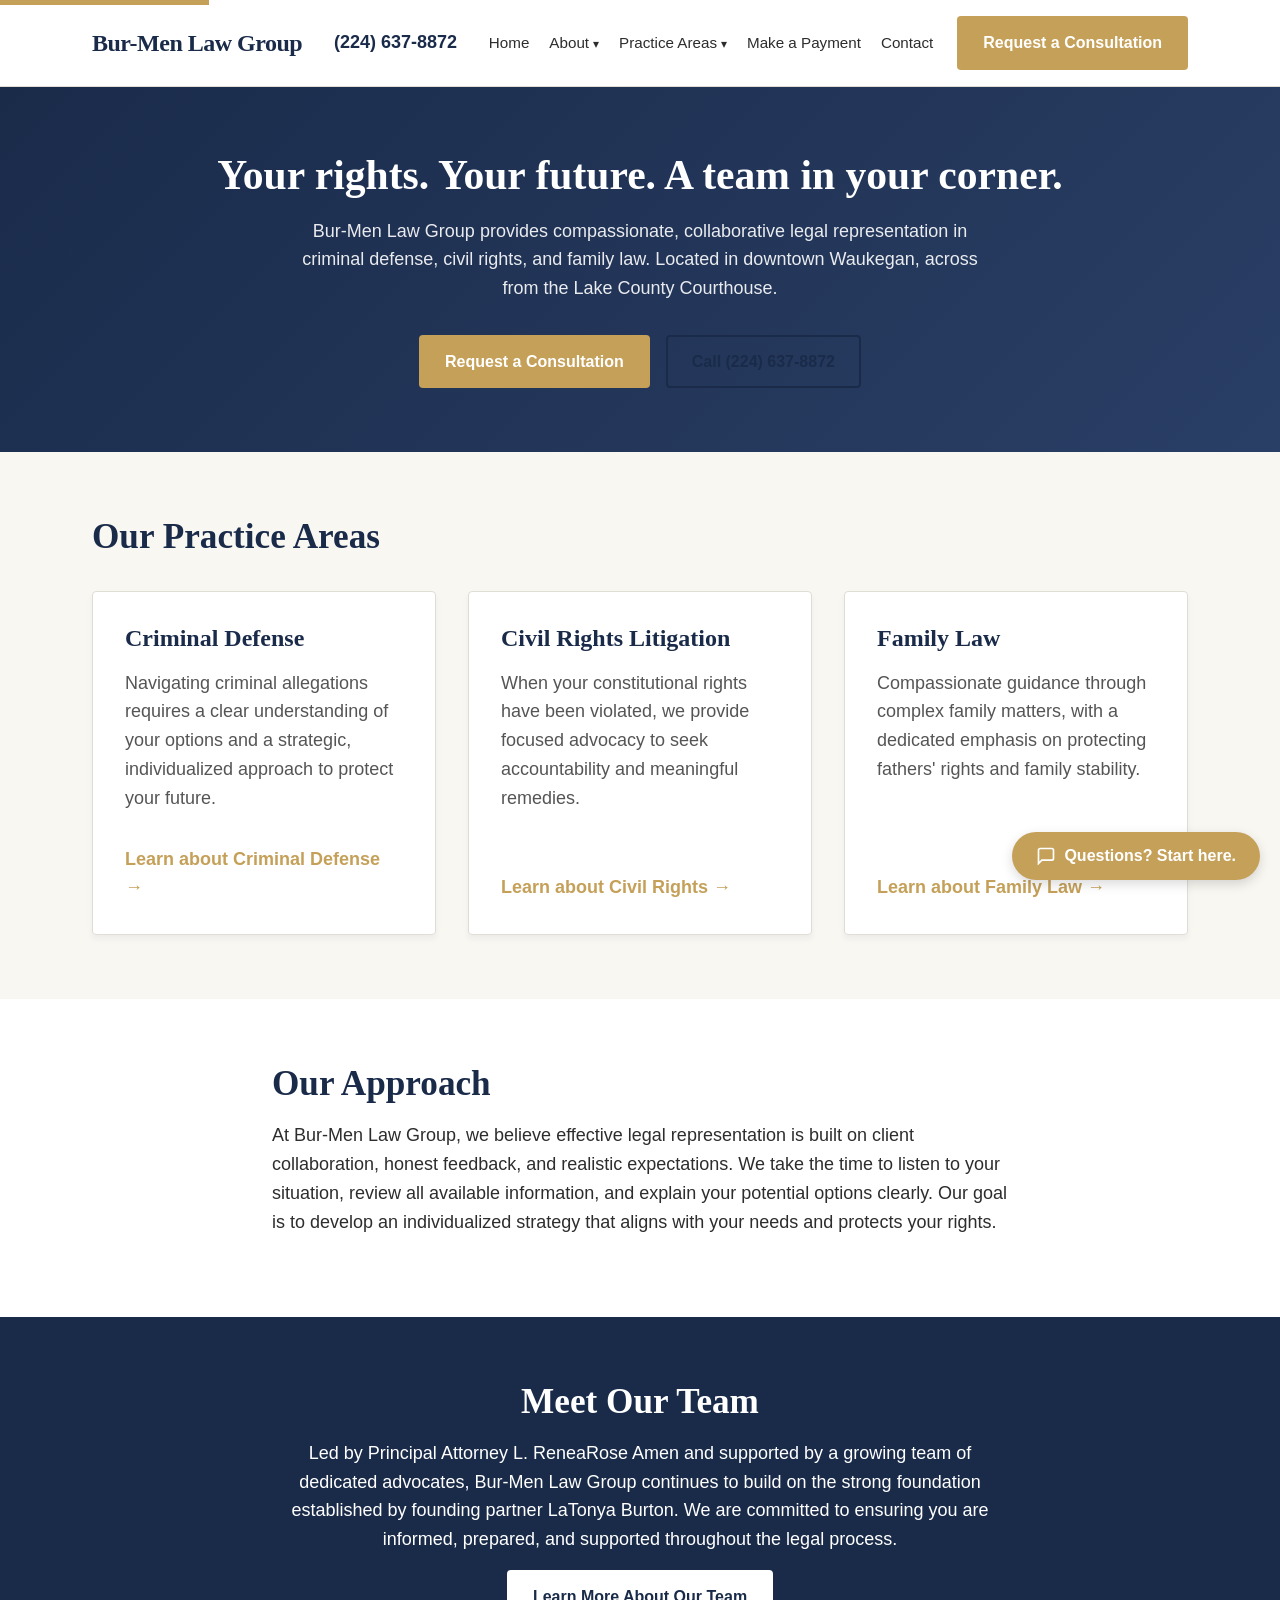
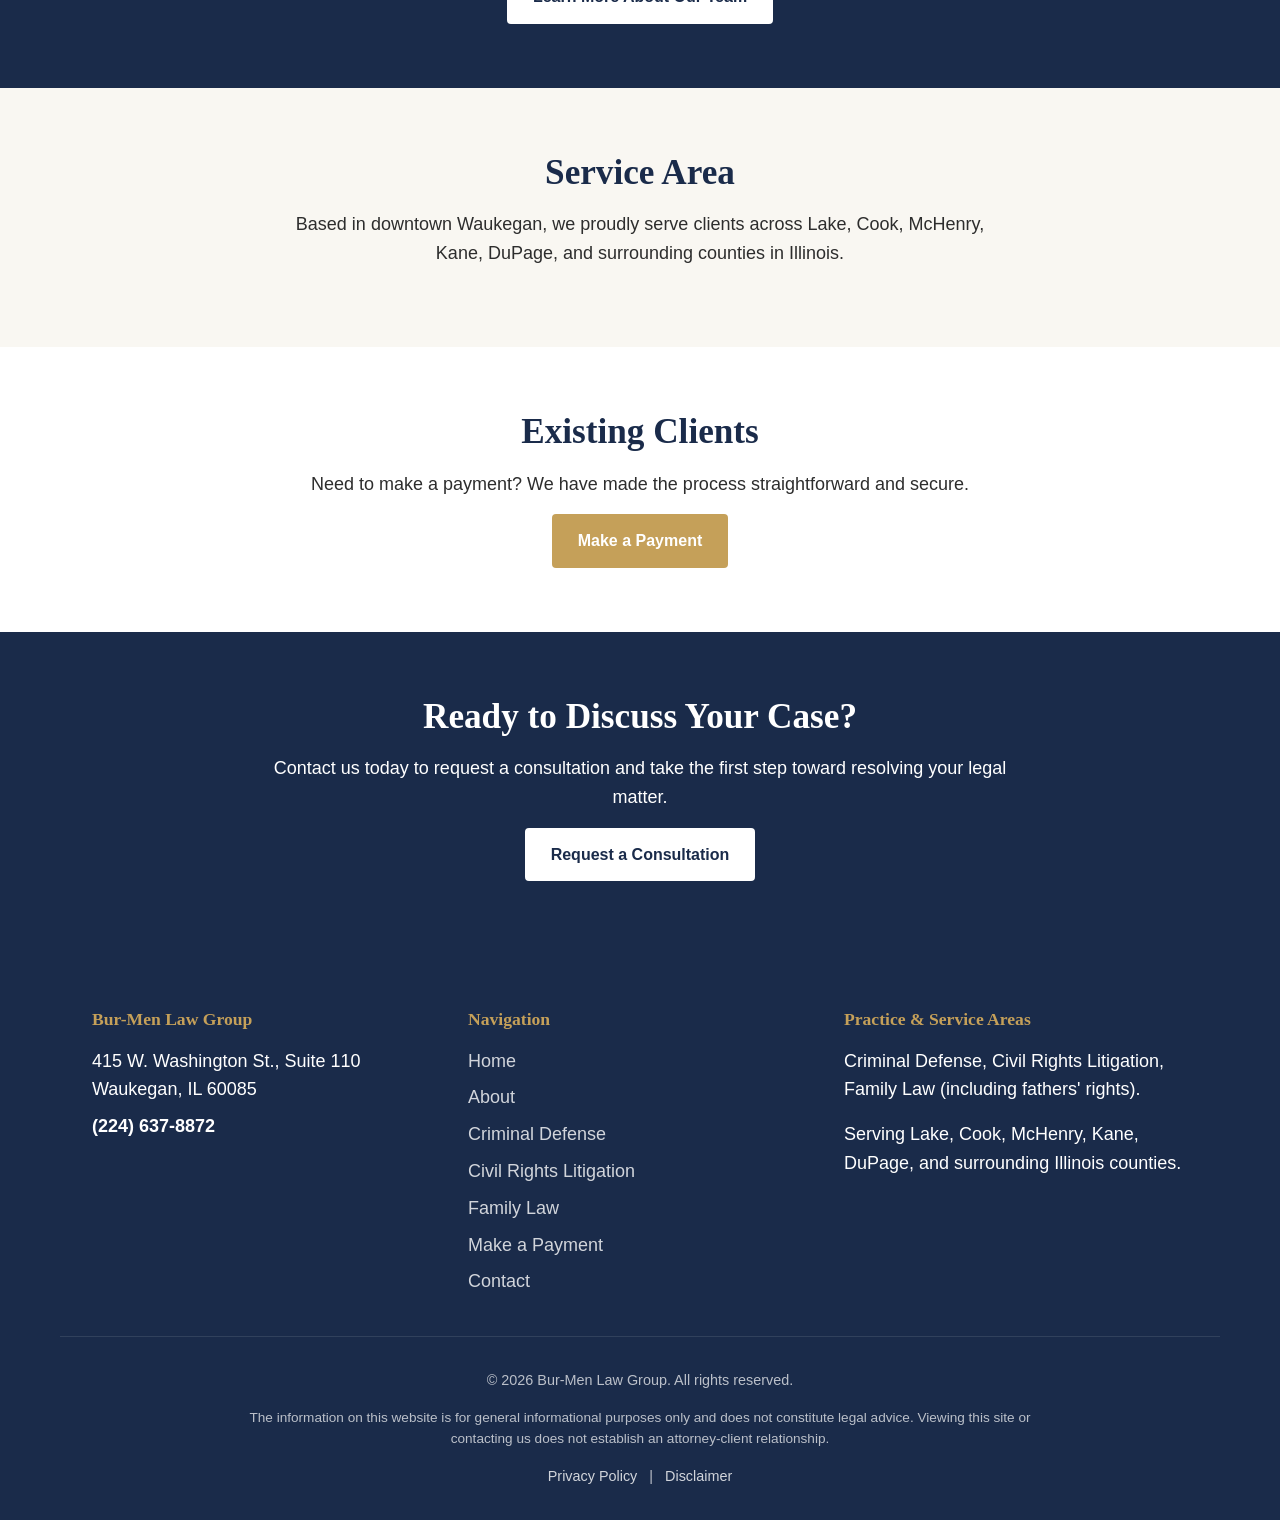
==== commit 6bee4fd8: "Enhance navigation with dropdown menus Updated navigation menu to include dropdowns for About and Pr" ====
--- a/index.html
+++ b/index.html
@@ -29,14 +29,23 @@
       <button type="button" class="mobile-menu-toggle" aria-expanded="false" aria-controls="main-nav" aria-label="Toggle navigation menu">
         <span class="hamburger" aria-hidden="true"></span>
       </button>
-      <nav id="main-nav" class="main-nav">
+            <nav id="main-nav" class="main-nav">
         <ul>
-          <li><a href="index.html" aria-current="page">Home</a></li>
-          <li><a href="about.html">About</a></li>
+          <li><a href="index.html">Home</a></li>
+          <li class="has-dropdown">
+            <button type="button" class="dropdown-toggle" aria-expanded="false" aria-controls="about-submenu">
+              About
+              <span class="dropdown-icon" aria-hidden="true">▾</span>
+            </button>
+            <ul class="dropdown-menu" id="about-submenu">
+              <li><a href="about.html">About Us</a></li>
+              <li><a href="videos.html">Video Resources</a></li>
+            </ul>
+          </li>
           <li class="has-dropdown">
             <button type="button" class="dropdown-toggle" aria-expanded="false" aria-controls="practice-areas-submenu">
               Practice Areas
-              <span class="dropdown-icon" aria-hidden="true"></span>
+              <span class="dropdown-icon" aria-hidden="true">▾</span>
             </button>
             <ul class="dropdown-menu" id="practice-areas-submenu">
               <li><a href="criminal-defense.html">Criminal Defense</a></li>
--- a/assets/css/styles.css
+++ b/assets/css/styles.css
@@ -82,12 +82,10 @@
 .main-nav > ul > li > a:hover,
 .main-nav > ul > li > .dropdown-toggle:hover { color: var(--color-gold-hover); }
 .main-nav > ul > li > a[aria-current="page"] { color: var(--color-gold); border-bottom: 2px solid var(--color-gold); }
-.main-nav > ul > li > .dropdown-toggle[aria-expanded="true"] { color: var(--color-gold); }
 
 .dropdown-icon { font-size: 0.75rem; transition: transform 0.2s ease; }
-.has-dropdown.is-open > .dropdown-toggle .dropdown-icon { transform: rotate(180deg); }
-
-/* Dropdown Submenu */
+
+/* --- Dropdown Submenu Base --- */
 .dropdown-menu {
   list-style: none;
   display: none;
@@ -99,6 +97,10 @@
   padding: 0.5rem 0;
   min-width: 220px;
   z-index: 101;
+  position: absolute;
+  top: 100%;
+  left: 0;
+  margin-top: 0;
 }
 
 .dropdown-menu li a {
@@ -111,33 +113,19 @@
 
 .dropdown-menu li a:hover,
 .dropdown-menu li a:focus { background-color: var(--color-ivory); color: var(--color-navy); }
-.dropdown-menu li a[aria-current="page"] { color: var(--color-gold); font-weight: 600; }
-
-/* Desktop: hover + focus-within (gated to pointer devices) */
-@media (hover: hover) and (pointer: fine) and (min-width: 901px) {
+
+/* --- Desktop Hover --- */
+@media (min-width: 901px) {
   .has-dropdown:hover > .dropdown-menu,
   .has-dropdown:focus-within > .dropdown-menu {
-    display: flex;
-    position: absolute;
-    top: 100%;
-    left: 0;
-    margin-top: 0.5rem;
-  }
-  .has-dropdown.user-closed > .dropdown-menu { display: none; }
-}
-
-/* Desktop click toggle */
-@media (min-width: 901px) {
+    display: flex !important;
+  }
   .has-dropdown.is-open > .dropdown-menu {
-    display: flex;
-    position: absolute;
-    top: 100%;
-    left: 0;
-    margin-top: 0.5rem;
-  }
-}
-
-/* Mobile navigation */
+    display: flex !important;
+  }
+}
+
+/* --- Mobile Navigation --- */
 @media (max-width: 900px) {
   .mobile-menu-toggle { display: block; }
   .main-nav.js-enabled {
@@ -176,7 +164,6 @@
     margin-top: var(--spacing-sm);
   }
 
-  /* Mobile dropdown: inline expansion */
   .dropdown-menu {
     position: static;
     box-shadow: none;
@@ -304,7 +291,7 @@
 .partner-card.retired-card { background-color: #fcfbf9; border-color: var(--color-border); }
 
 /* ============================================================
-   FAQ LIST (homepage)
+   FAQ LIST
    ============================================================ */
 .faq-list { max-width: 800px; margin: 0 auto; }
 .faq-item { background: var(--color-white); border: 1px solid var(--color-border); border-radius: var(--radius); margin-bottom: 1rem; }
@@ -315,8 +302,57 @@
 .faq-item p { padding: 0 1rem 1rem 1rem; margin-bottom: 0; color: var(--color-text-light); }
 
 /* ============================================================
-   PROCESS LIST (criminal defense page)
+   PROCESS LIST
    ============================================================ */
 .process-list { list-style: none; counter-reset: process-counter; }
 .process-list li { position: relative; padding-left: 3rem; margin-bottom: var(--spacing-md); counter-increment: process-counter; }
 .process-list li::before { content: counter(process-counter); position: absolute; left: 0; top: 0; width: 2rem; height: 2rem; background-color: var(--color-gold); color: var(--color-white); border-radius: 50%; display: flex; align-items: center; justify-content: center; font-weight: bold; font-family: var(--font-serif); }
+
+/* ============================================================
+   VIDEO GRID (NEW)
+   ============================================================ */
+.video-grid {
+  display: grid;
+  grid-template-columns: repeat(auto-fill, minmax(280px, 1fr));
+  gap: var(--spacing-md);
+  margin-top: var(--spacing-md);
+}
+
+.video-card {
+  background: var(--color-white);
+  border-radius: var(--radius);
+  border: 1px solid var(--color-border);
+  overflow: hidden;
+  display: flex;
+  flex-direction: column;
+  box-shadow: var(--shadow);
+}
+
+.video-title {
+  padding: 1rem 1rem 0.5rem 1rem;
+  font-size: 1.1rem;
+  color: var(--color-navy);
+  margin: 0;
+  text-align: center;
+  font-family: var(--font-serif);
+  min-height: 3.5rem;
+  display: flex;
+  align-items: center;
+  justify-content: center;
+}
+
+.video-wrapper {
+  position: relative;
+  width: 100%;
+  aspect-ratio: 9 / 16; 
+  background-color: #000000;
+}
+
+.video-wrapper iframe {
+  position: absolute;
+  top: 0;
+  left: 0;
+  width: 100%;
+  height: 100%;
+  border: none;
+}
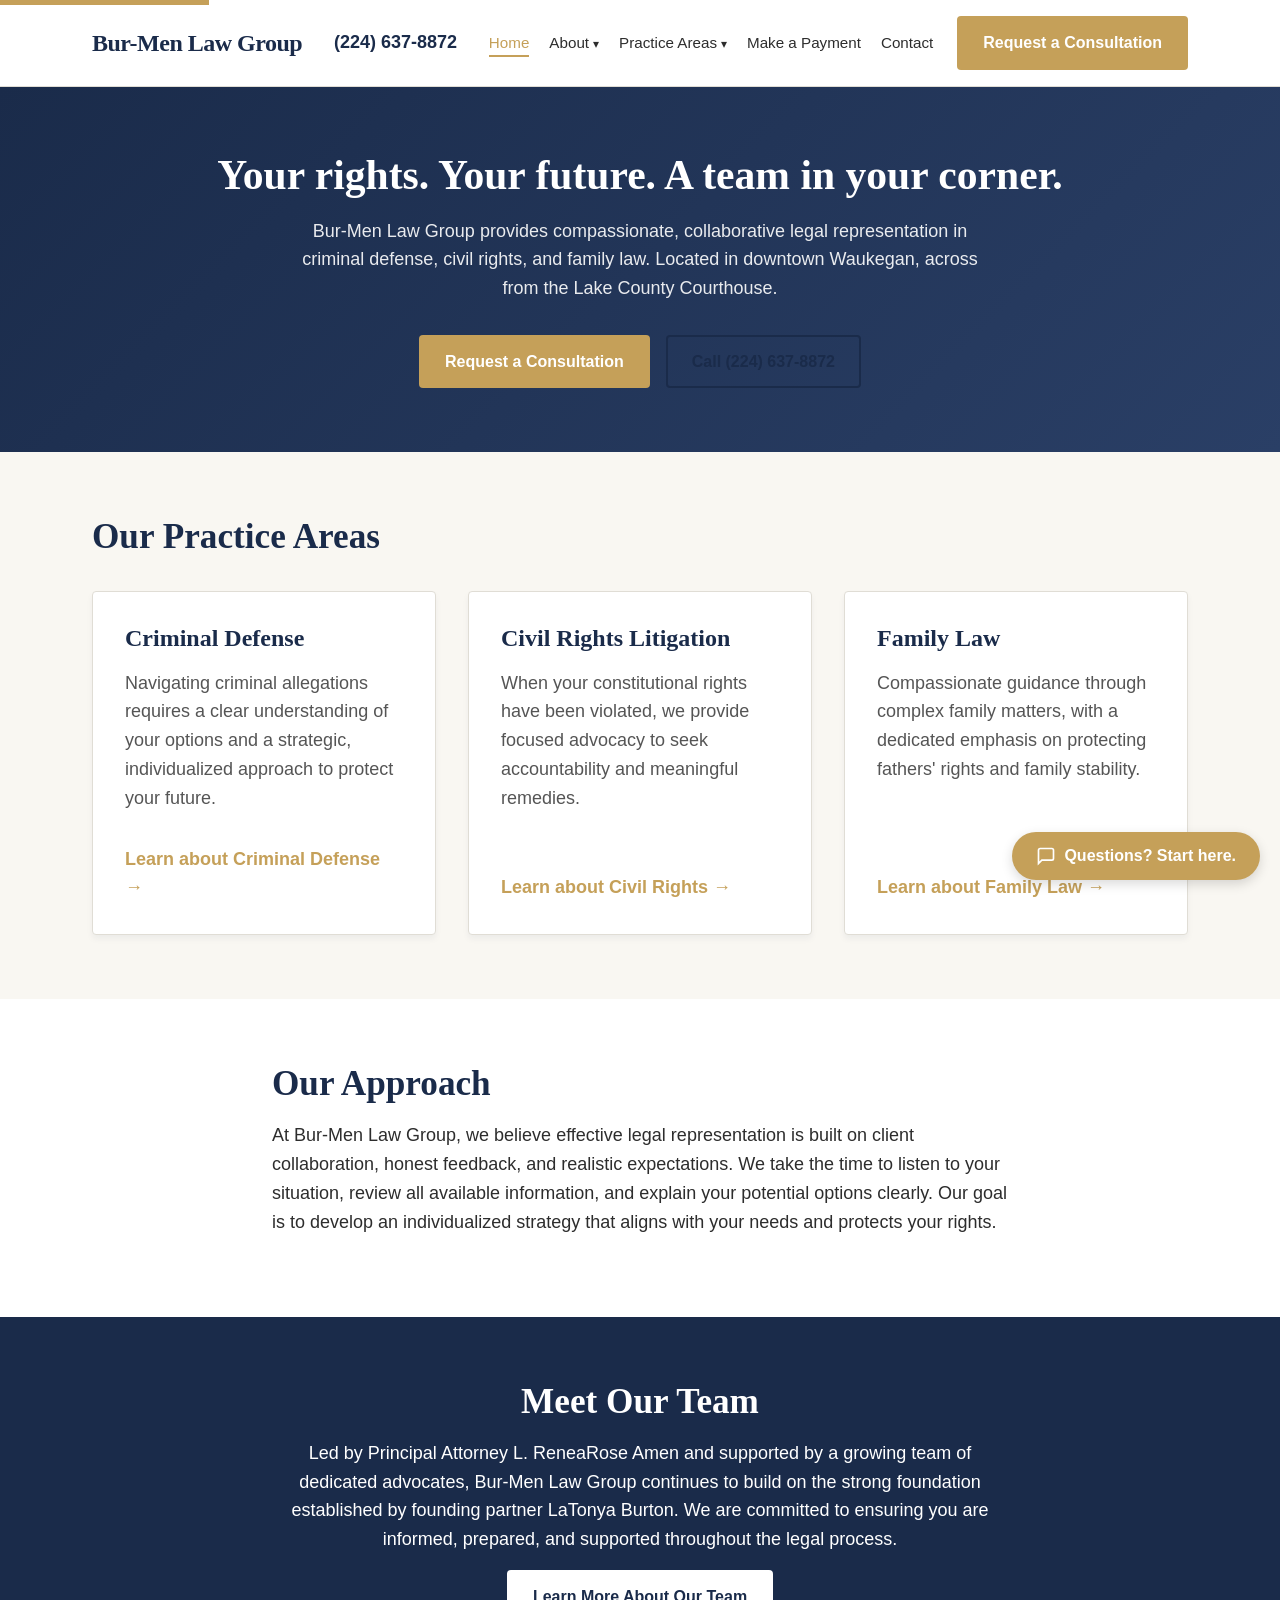
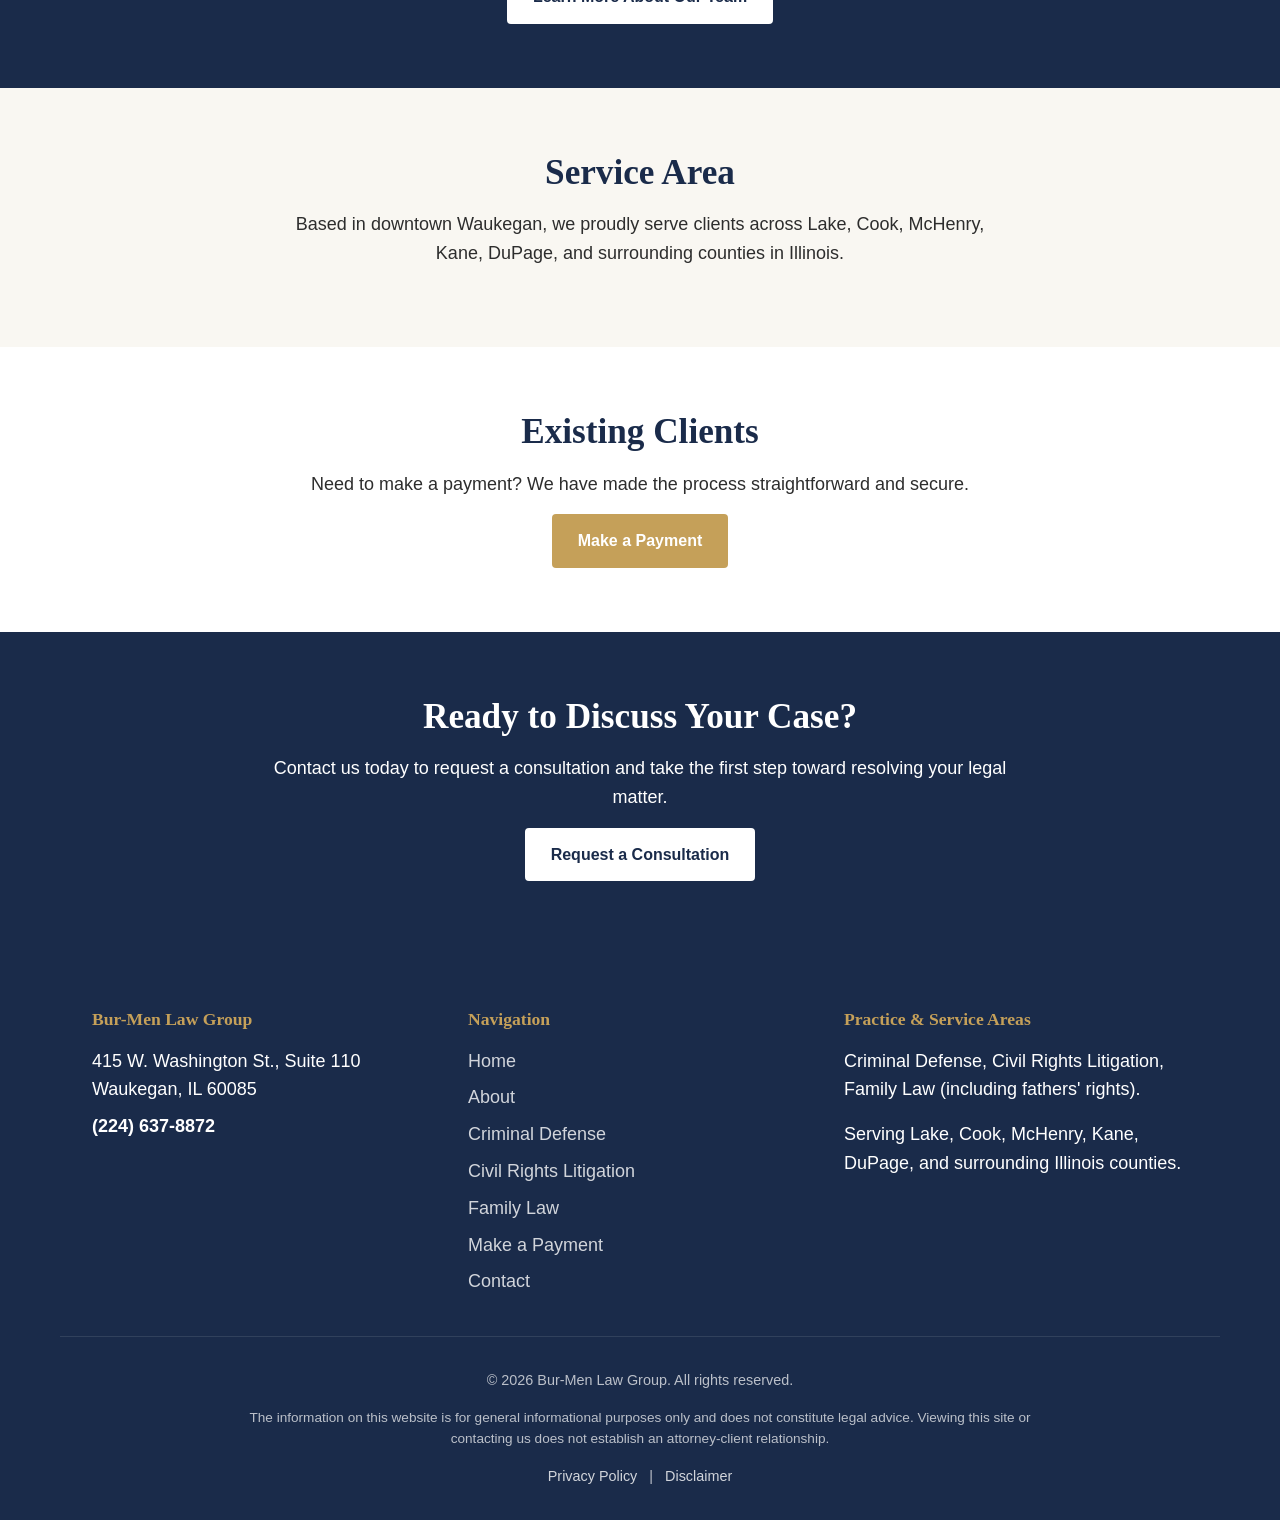
==== commit fbd2d6f5: "Enhance navigation accessibility in index.html Updated navigation links to include aria-current for " ====
--- a/index.html
+++ b/index.html
@@ -29,9 +29,9 @@
       <button type="button" class="mobile-menu-toggle" aria-expanded="false" aria-controls="main-nav" aria-label="Toggle navigation menu">
         <span class="hamburger" aria-hidden="true"></span>
       </button>
-            <nav id="main-nav" class="main-nav">
+                 <nav id="main-nav" class="main-nav">
         <ul>
-          <li><a href="index.html">Home</a></li>
+          <li><a href="index.html" aria-current="page">Home</a></li>
           <li class="has-dropdown">
             <button type="button" class="dropdown-toggle" aria-expanded="false" aria-controls="about-submenu">
               About
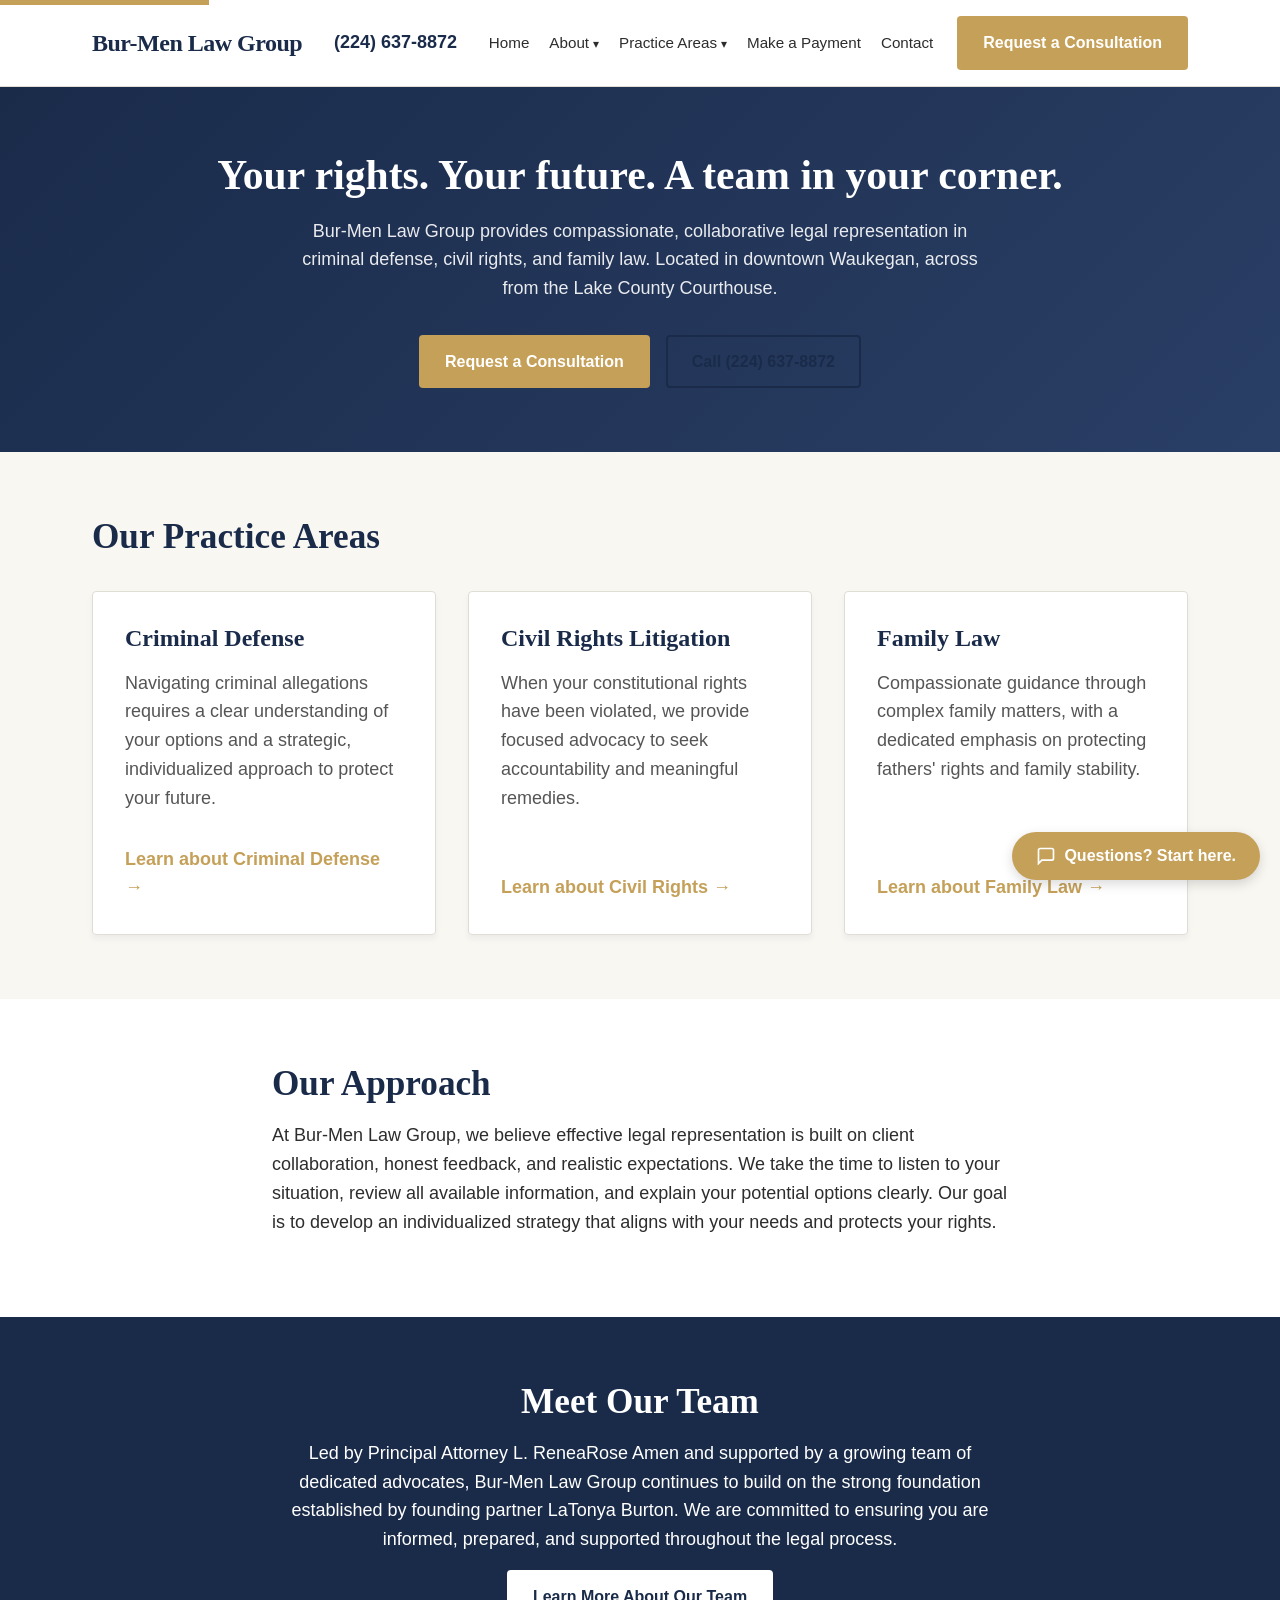
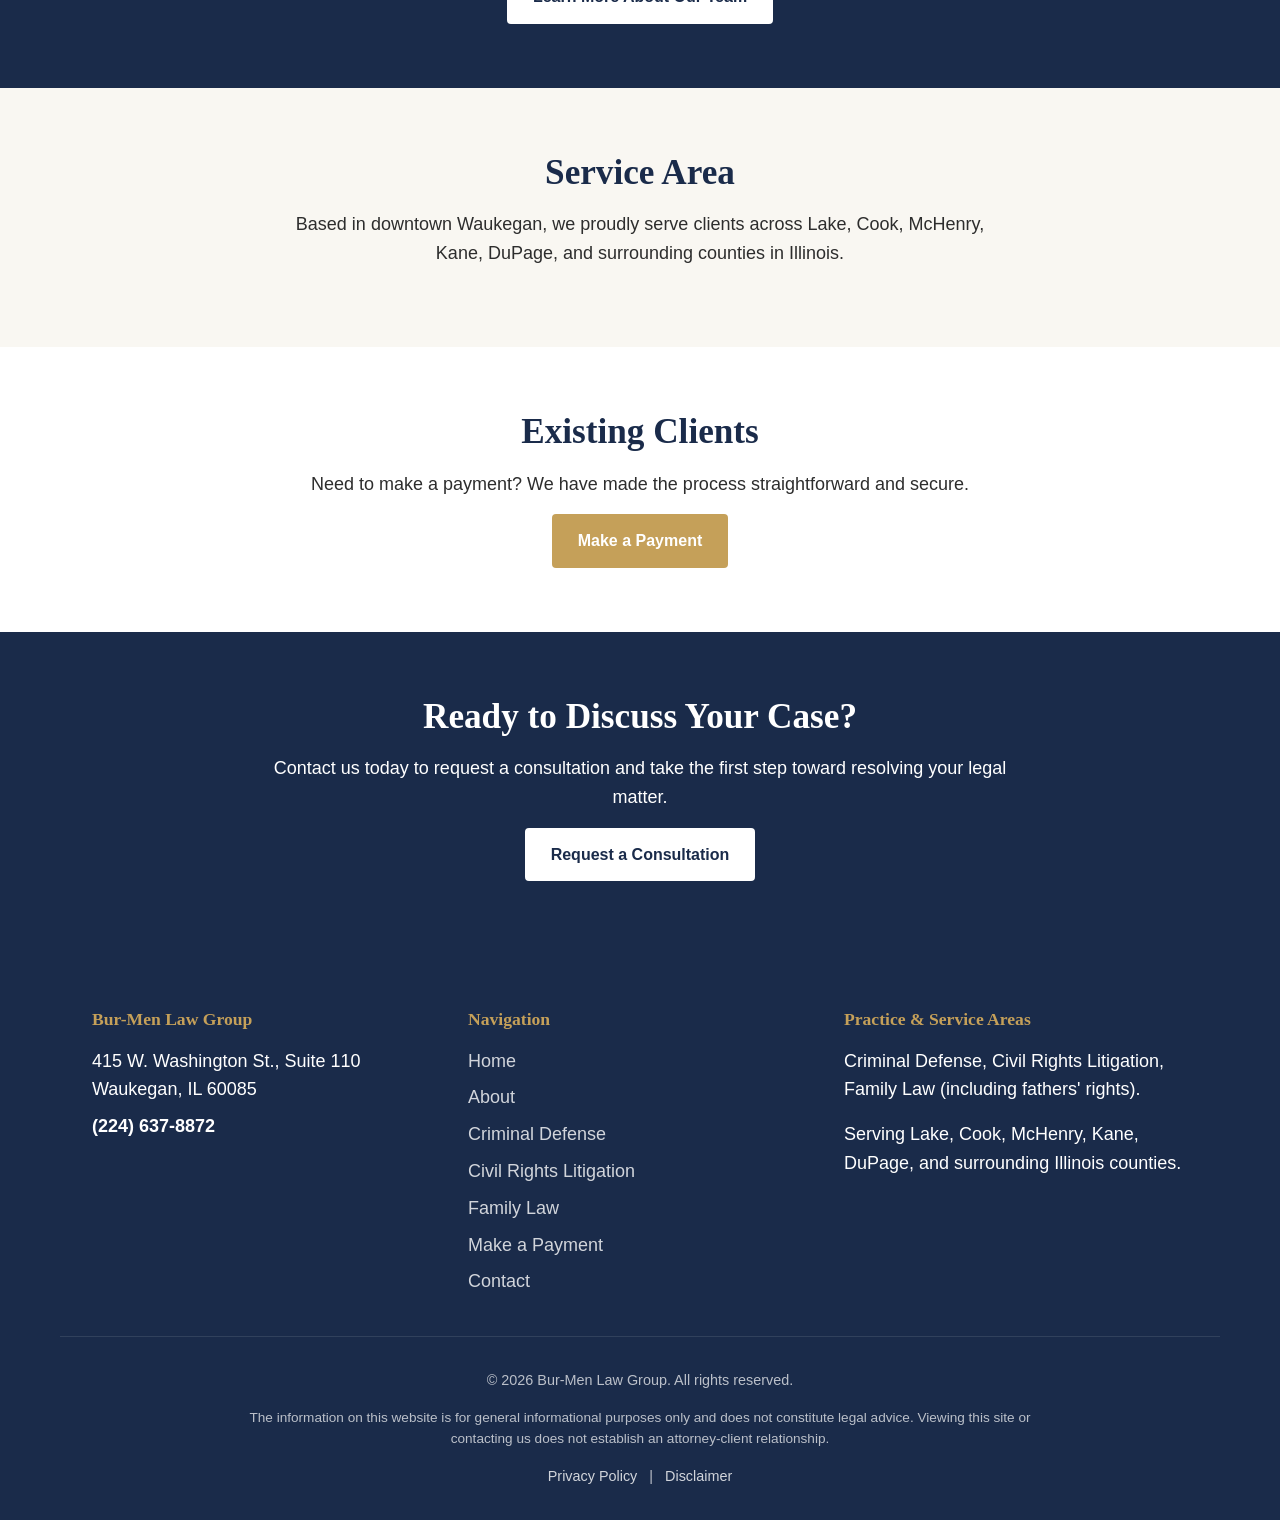
==== commit 7da41a13: "Enhance accessibility for navigation links Updated navigation links to include 'aria-current' attrib" ====
--- a/index.html
+++ b/index.html
@@ -29,16 +29,16 @@
       <button type="button" class="mobile-menu-toggle" aria-expanded="false" aria-controls="main-nav" aria-label="Toggle navigation menu">
         <span class="hamburger" aria-hidden="true"></span>
       </button>
-                 <nav id="main-nav" class="main-nav">
+                     <nav id="main-nav" class="main-nav">
         <ul>
-          <li><a href="index.html" aria-current="page">Home</a></li>
+          <li><a href="index.html">Home</a></li>
           <li class="has-dropdown">
             <button type="button" class="dropdown-toggle" aria-expanded="false" aria-controls="about-submenu">
               About
               <span class="dropdown-icon" aria-hidden="true">▾</span>
             </button>
             <ul class="dropdown-menu" id="about-submenu">
-              <li><a href="about.html">About Us</a></li>
+              <li><a href="about.html" aria-current="page">About Us</a></li>
               <li><a href="videos.html">Video Resources</a></li>
             </ul>
           </li>
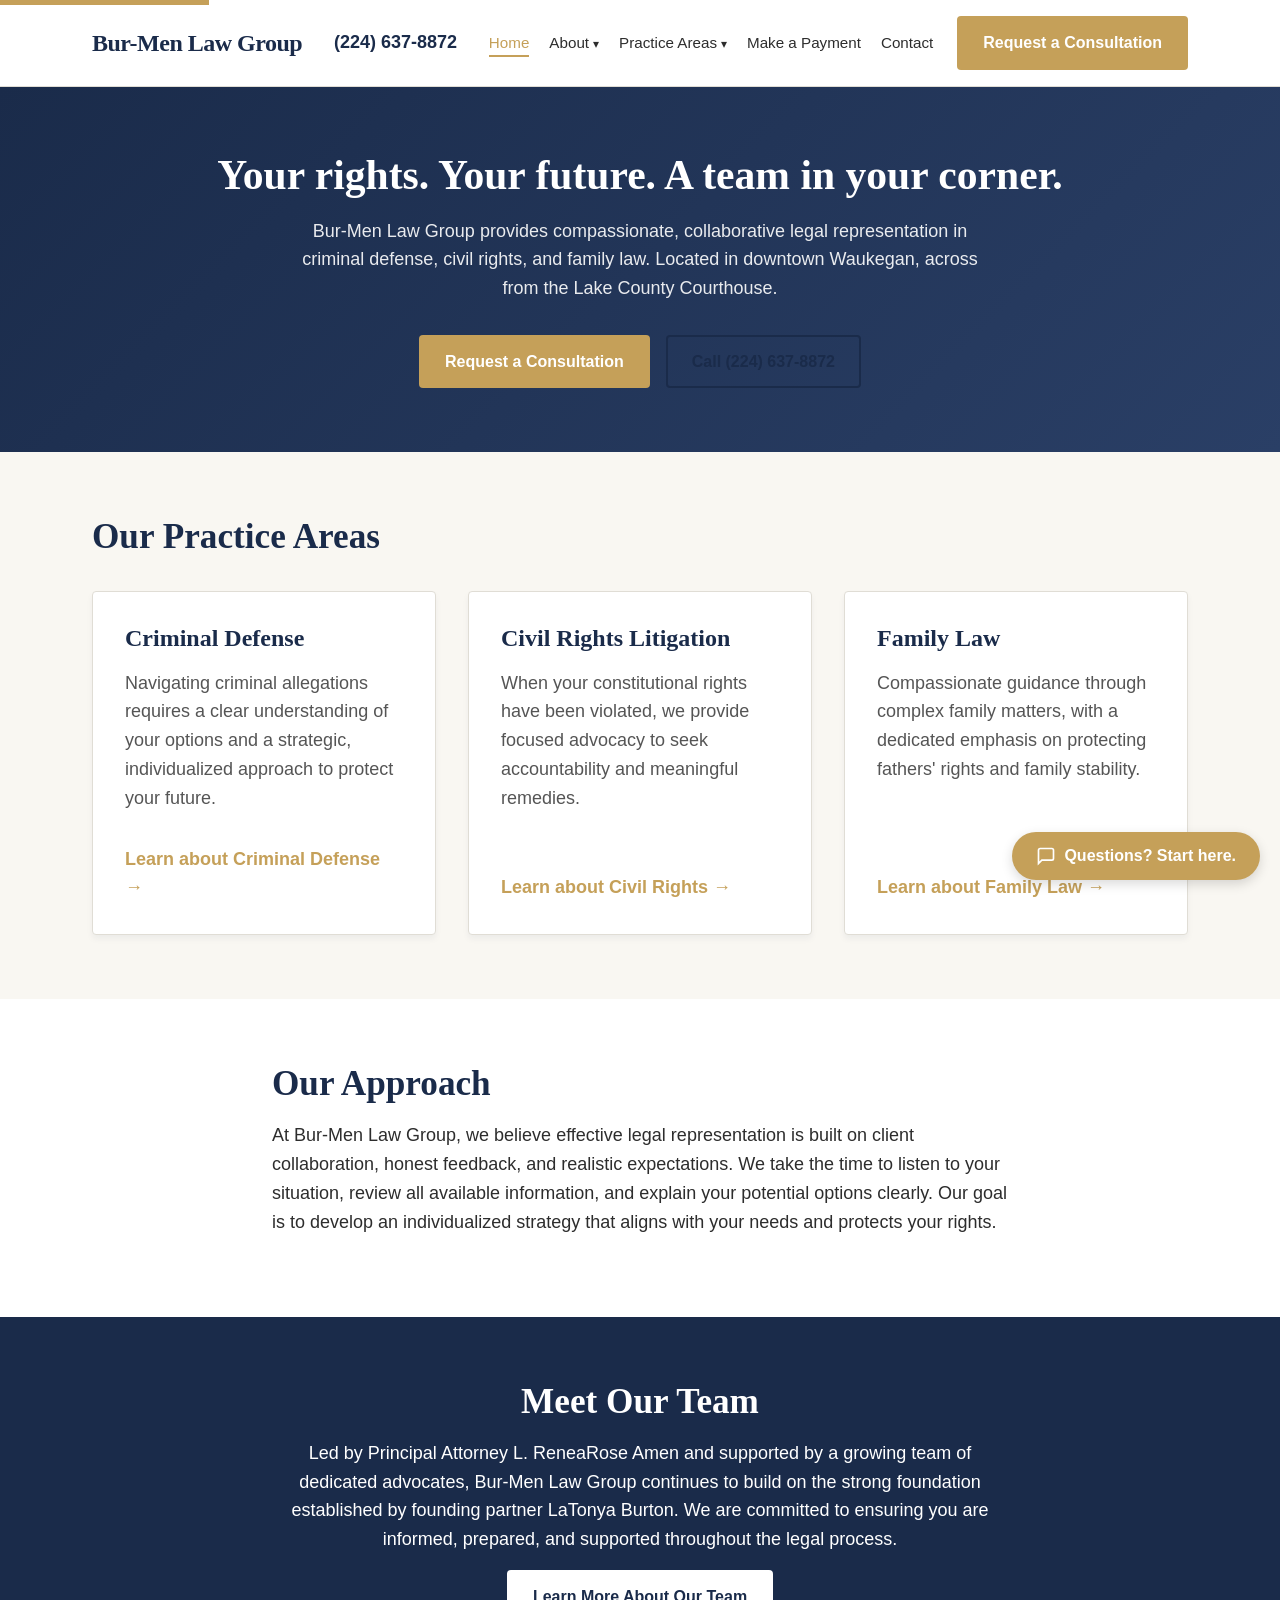
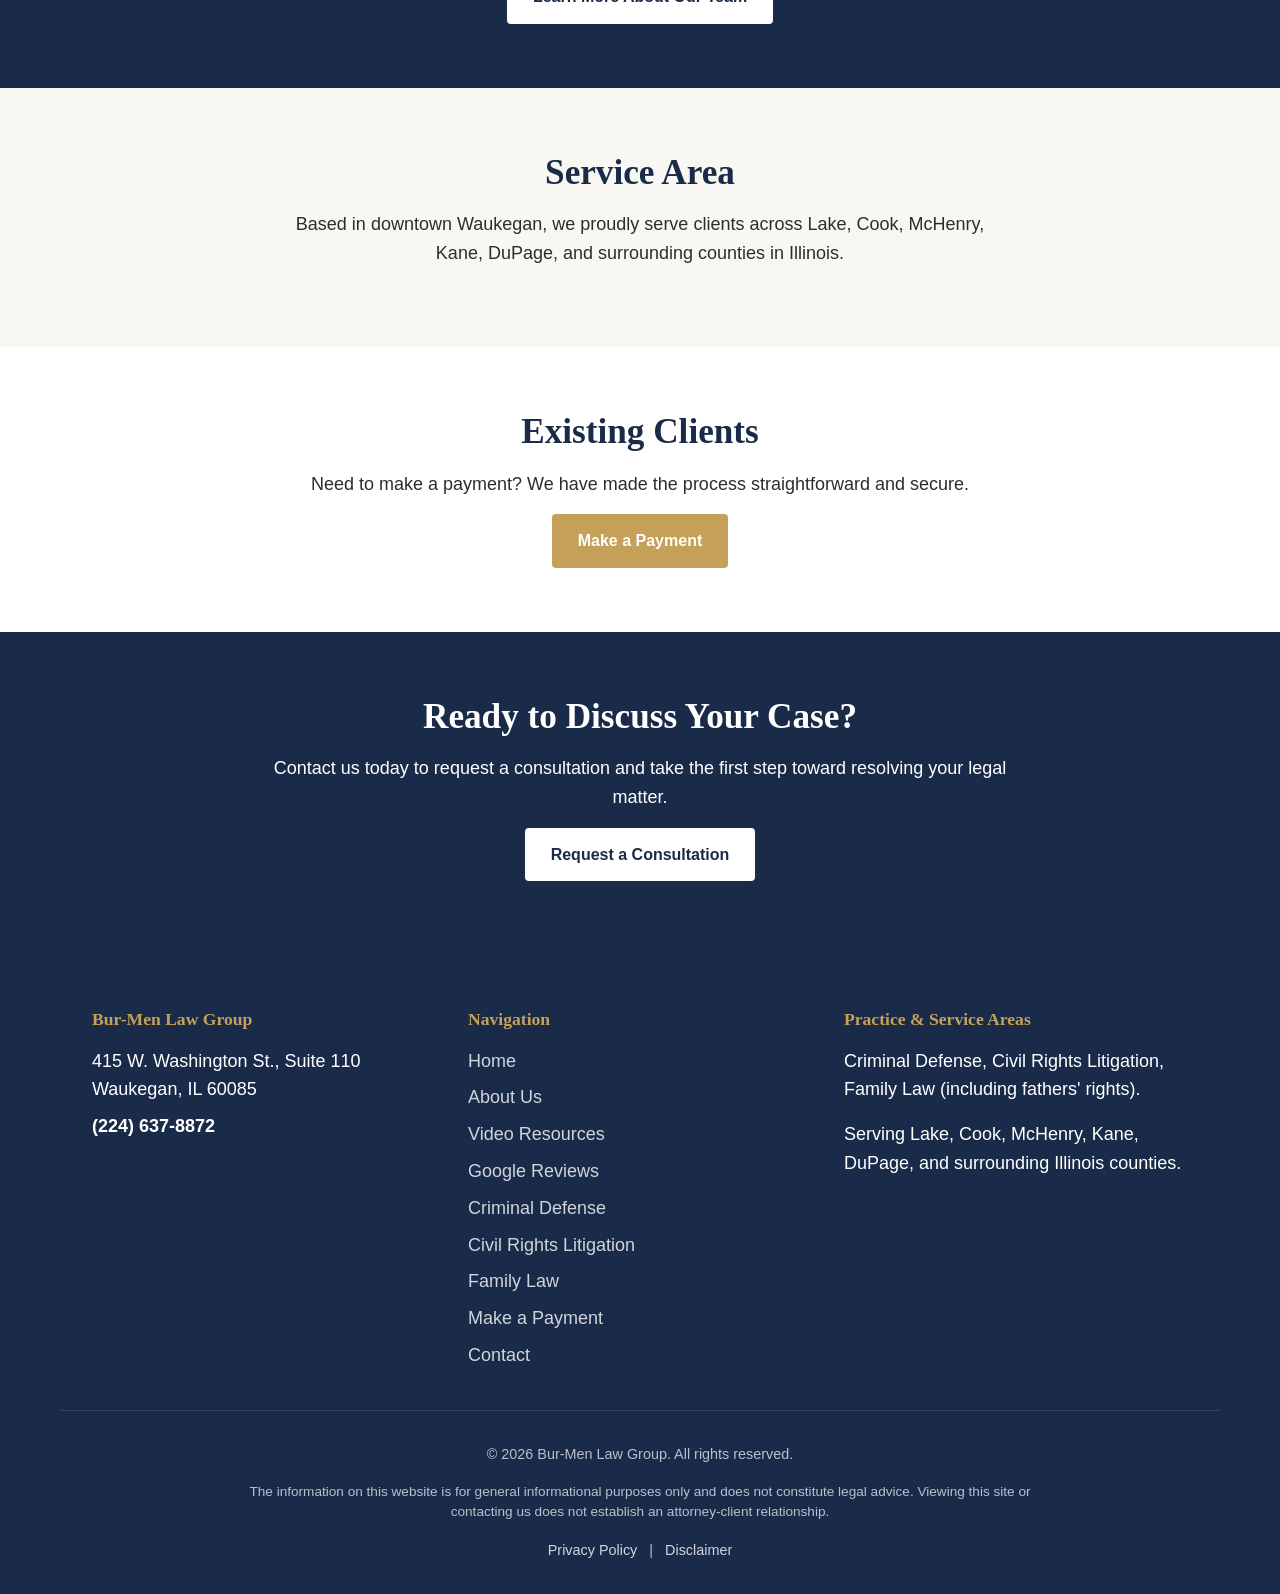
==== commit 7c7e70f5: "Update navigation links and footer content" ====
--- a/index.html
+++ b/index.html
@@ -29,17 +29,18 @@
       <button type="button" class="mobile-menu-toggle" aria-expanded="false" aria-controls="main-nav" aria-label="Toggle navigation menu">
         <span class="hamburger" aria-hidden="true"></span>
       </button>
-                     <nav id="main-nav" class="main-nav">
+      <nav id="main-nav" class="main-nav">
         <ul>
-          <li><a href="index.html">Home</a></li>
+          <li><a href="index.html" aria-current="page">Home</a></li>
           <li class="has-dropdown">
             <button type="button" class="dropdown-toggle" aria-expanded="false" aria-controls="about-submenu">
               About
               <span class="dropdown-icon" aria-hidden="true">▾</span>
             </button>
             <ul class="dropdown-menu" id="about-submenu">
-              <li><a href="about.html" aria-current="page">About Us</a></li>
+              <li><a href="about.html">About Us</a></li>
               <li><a href="videos.html">Video Resources</a></li>
+              <li><a href="reviews.html">Google Reviews</a></li>
             </ul>
           </li>
           <li class="has-dropdown">
@@ -138,7 +139,9 @@
         <h3>Navigation</h3>
         <ul class="footer-nav">
           <li><a href="index.html">Home</a></li>
-          <li><a href="about.html">About</a></li>
+          <li><a href="about.html">About Us</a></li>
+          <li><a href="videos.html">Video Resources</a></li>
+          <li><a href="reviews.html">Google Reviews</a></li>
           <li><a href="criminal-defense.html">Criminal Defense</a></li>
           <li><a href="civil-rights-family-law.html#civil-rights">Civil Rights Litigation</a></li>
           <li><a href="civil-rights-family-law.html#family-law">Family Law</a></li>
--- a/assets/css/styles.css
+++ b/assets/css/styles.css
@@ -309,7 +309,7 @@
 .process-list li::before { content: counter(process-counter); position: absolute; left: 0; top: 0; width: 2rem; height: 2rem; background-color: var(--color-gold); color: var(--color-white); border-radius: 50%; display: flex; align-items: center; justify-content: center; font-weight: bold; font-family: var(--font-serif); }
 
 /* ============================================================
-   VIDEO GRID (NEW)
+   VIDEO GRID & CARDS (FIXED FOR LETTERBOXING)
    ============================================================ */
 .video-grid {
   display: grid;
@@ -344,15 +344,21 @@
 .video-wrapper {
   position: relative;
   width: 100%;
+  /* Forces a consistent vertical ratio for the grid */
   aspect-ratio: 9 / 16; 
   background-color: #000000;
+  overflow: hidden;
 }
 
 .video-wrapper iframe {
   position: absolute;
   top: 0;
   left: 0;
-  width: 100%;
-  height: 100%;
+  width: 100% !important;
+  height: 100% !important;
+  /* This forces the Facebook player to stay vertical.
+     Facebook will automatically add black bars inside the player 
+     for any landscape or square videos, preventing cropping. */
+  aspect-ratio: 9 / 16 !important; 
   border: none;
 }
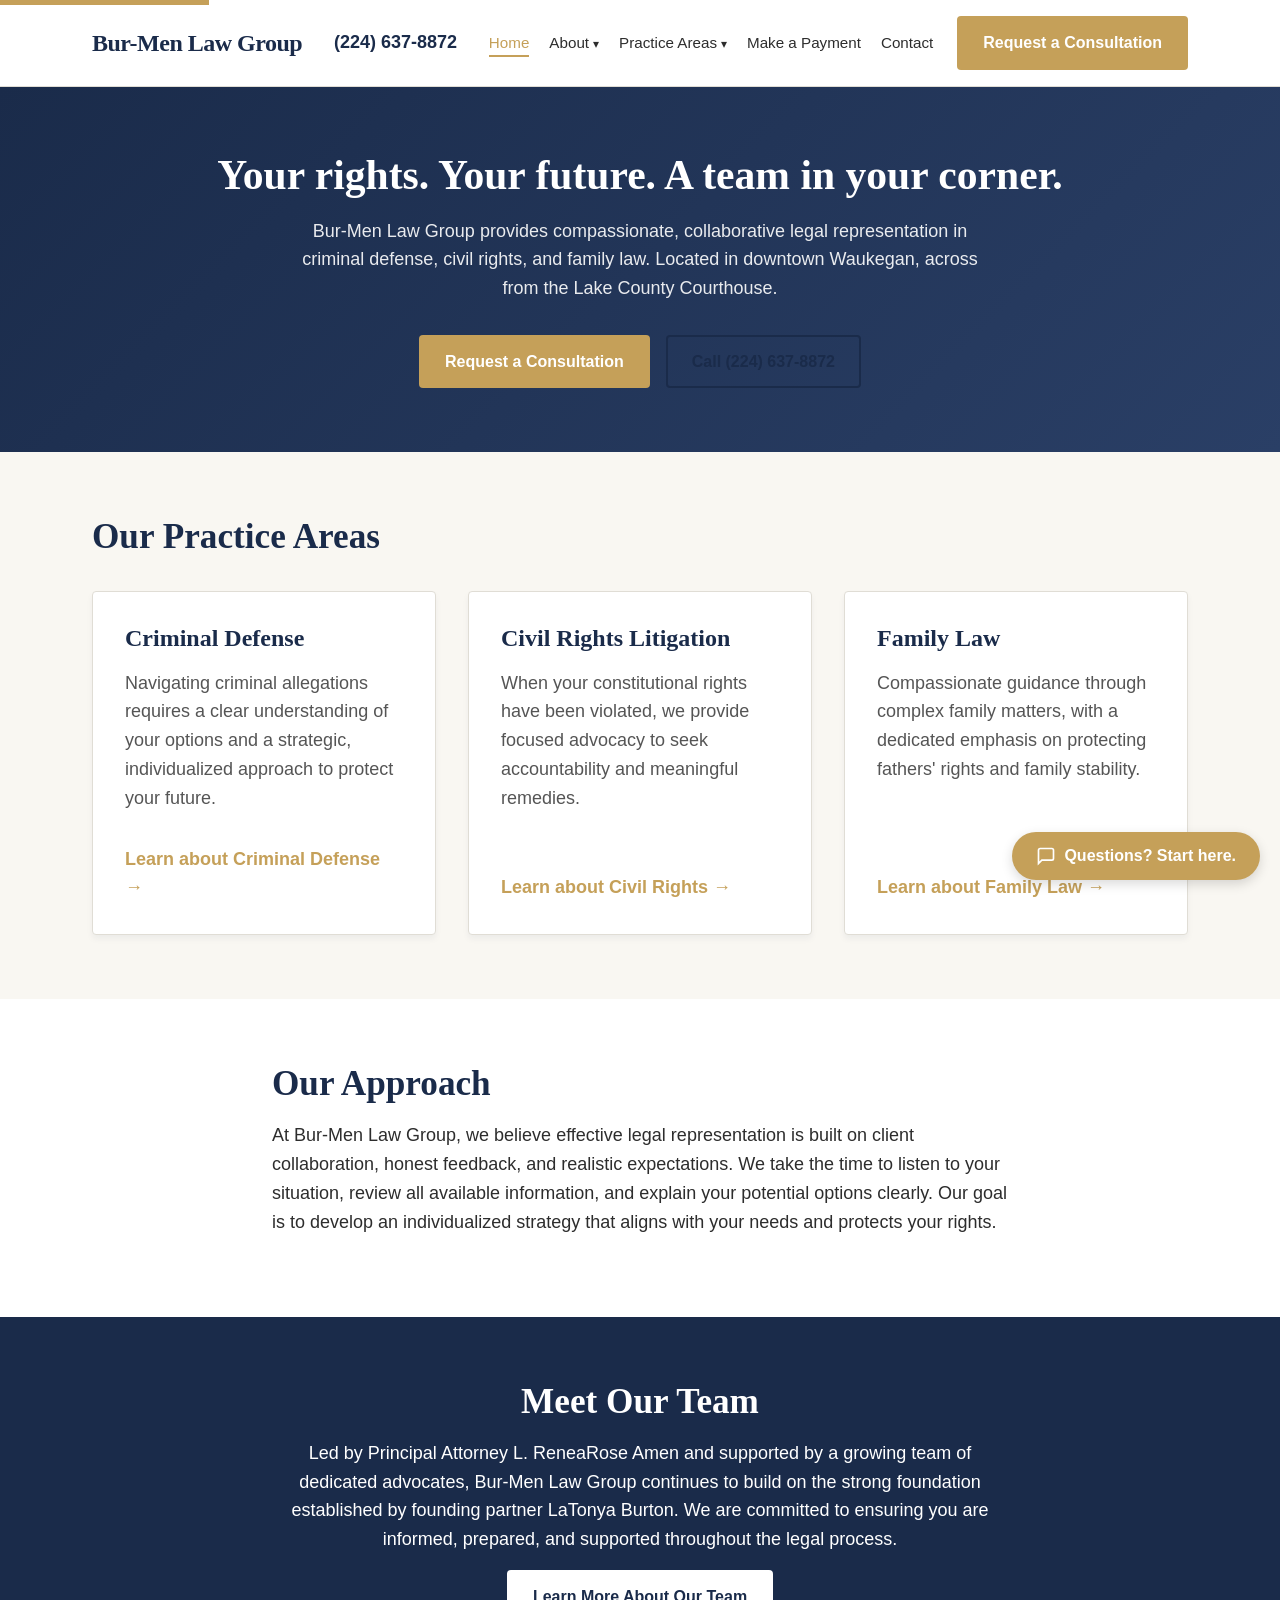
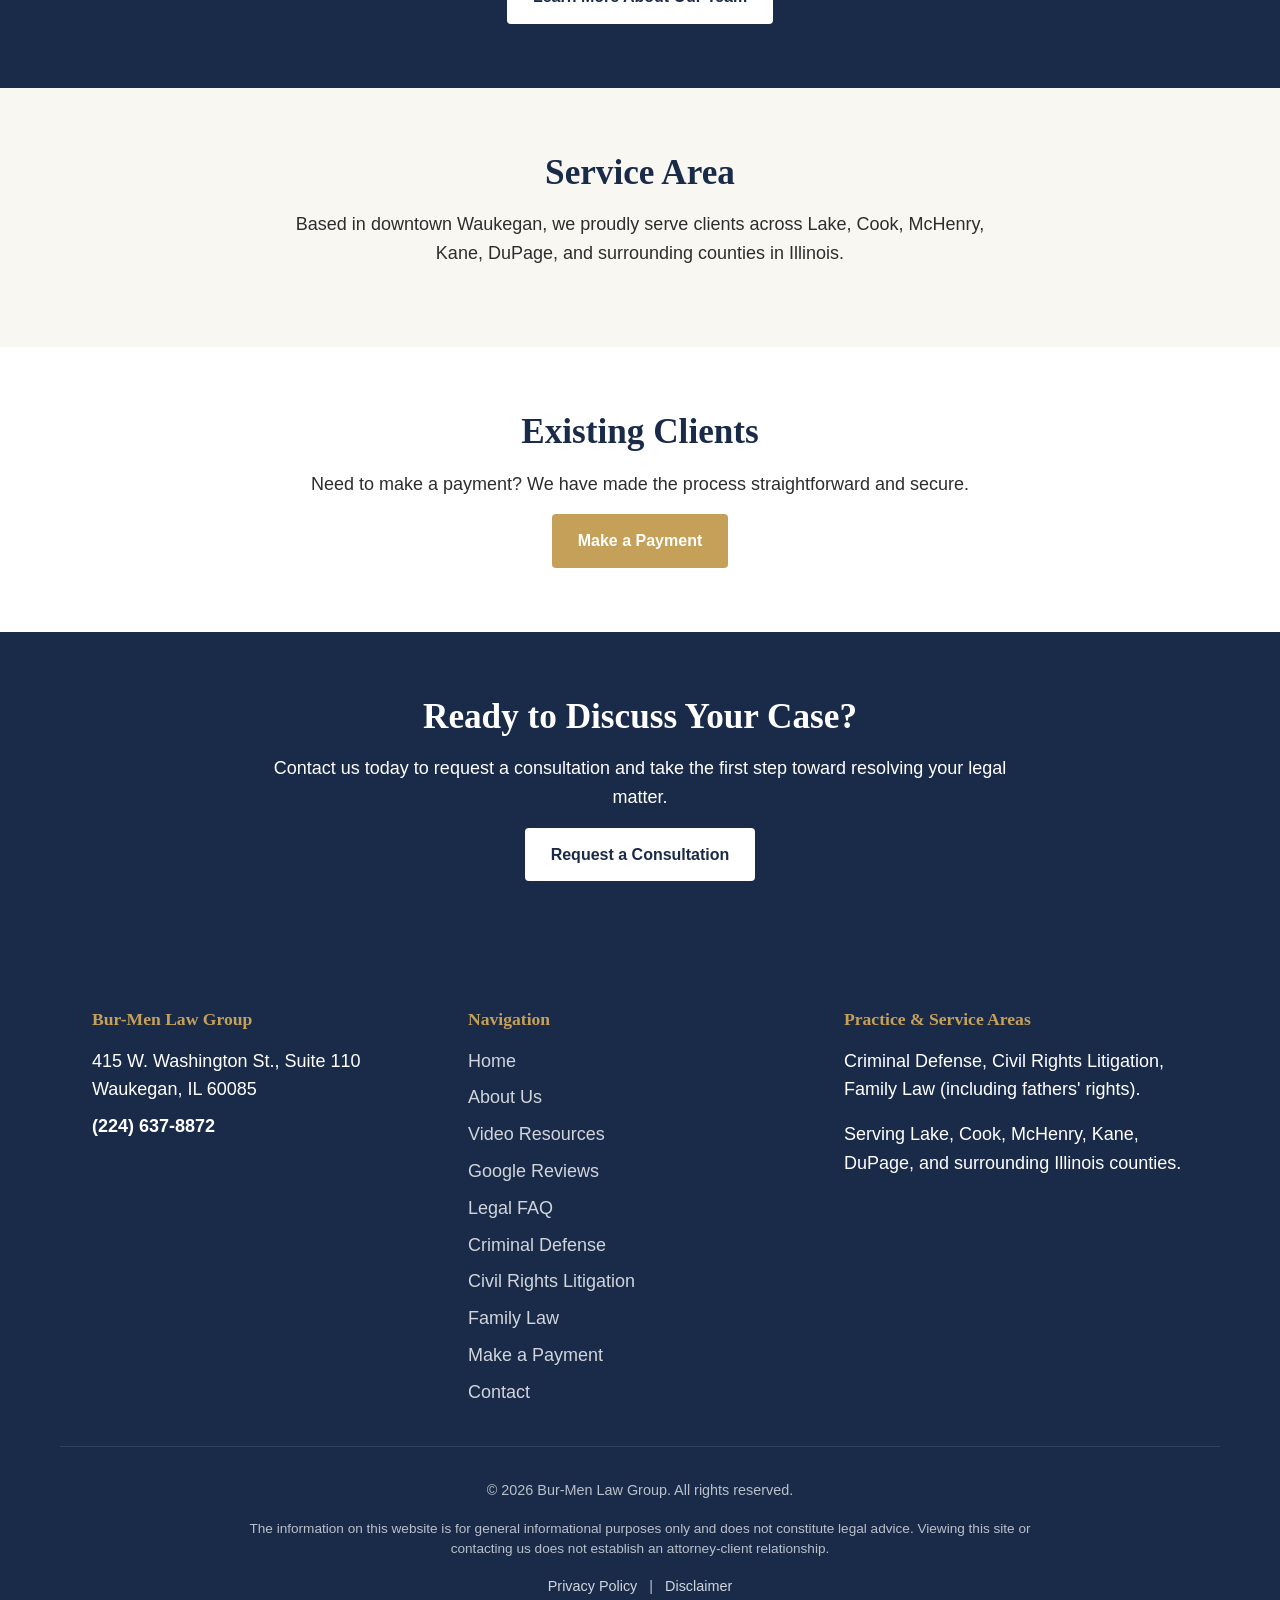
==== commit 8ad7da9c: "Add Legal FAQ link to navigation menu" ====
--- a/index.html
+++ b/index.html
@@ -41,6 +41,7 @@
               <li><a href="about.html">About Us</a></li>
               <li><a href="videos.html">Video Resources</a></li>
               <li><a href="reviews.html">Google Reviews</a></li>
+              <li><a href="faq.html">Legal FAQ</a></li>
             </ul>
           </li>
           <li class="has-dropdown">
@@ -142,6 +143,7 @@
           <li><a href="about.html">About Us</a></li>
           <li><a href="videos.html">Video Resources</a></li>
           <li><a href="reviews.html">Google Reviews</a></li>
+          <li><a href="faq.html">Legal FAQ</a></li>
           <li><a href="criminal-defense.html">Criminal Defense</a></li>
           <li><a href="civil-rights-family-law.html#civil-rights">Civil Rights Litigation</a></li>
           <li><a href="civil-rights-family-law.html#family-law">Family Law</a></li>
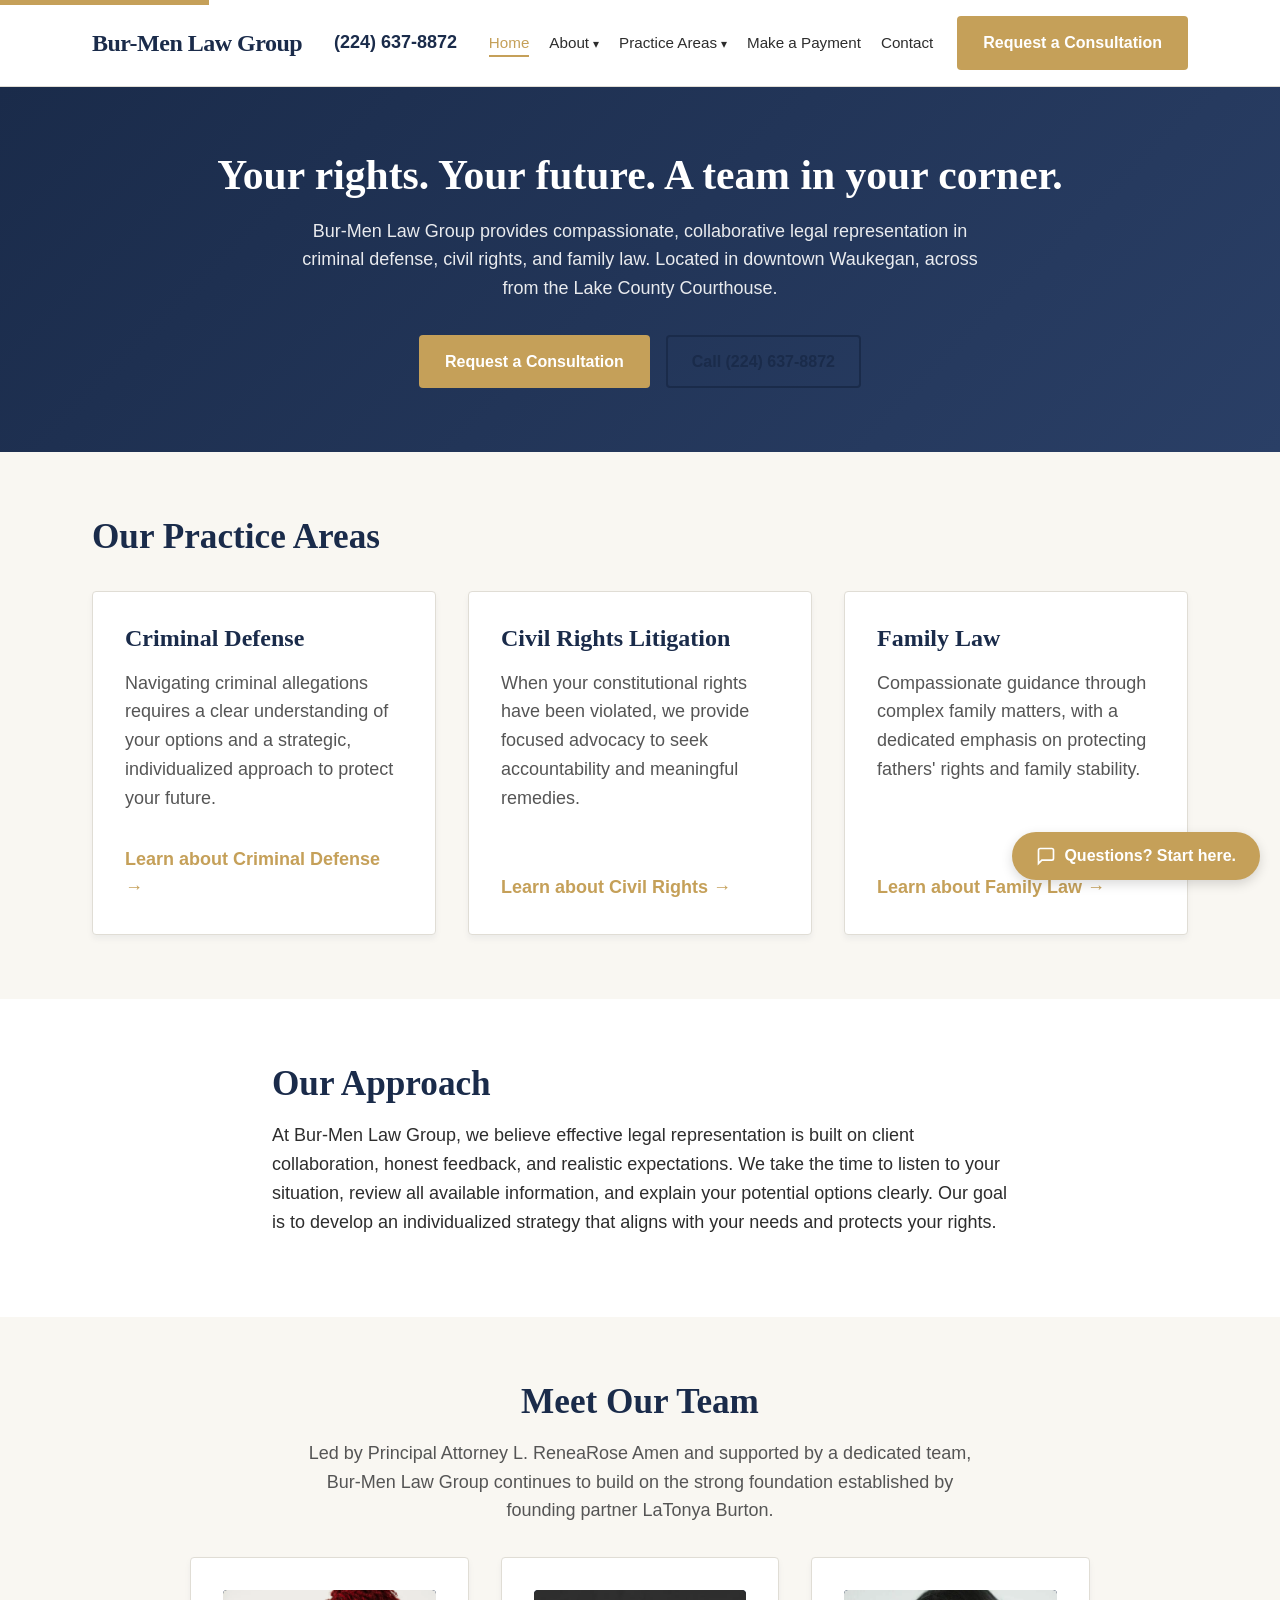
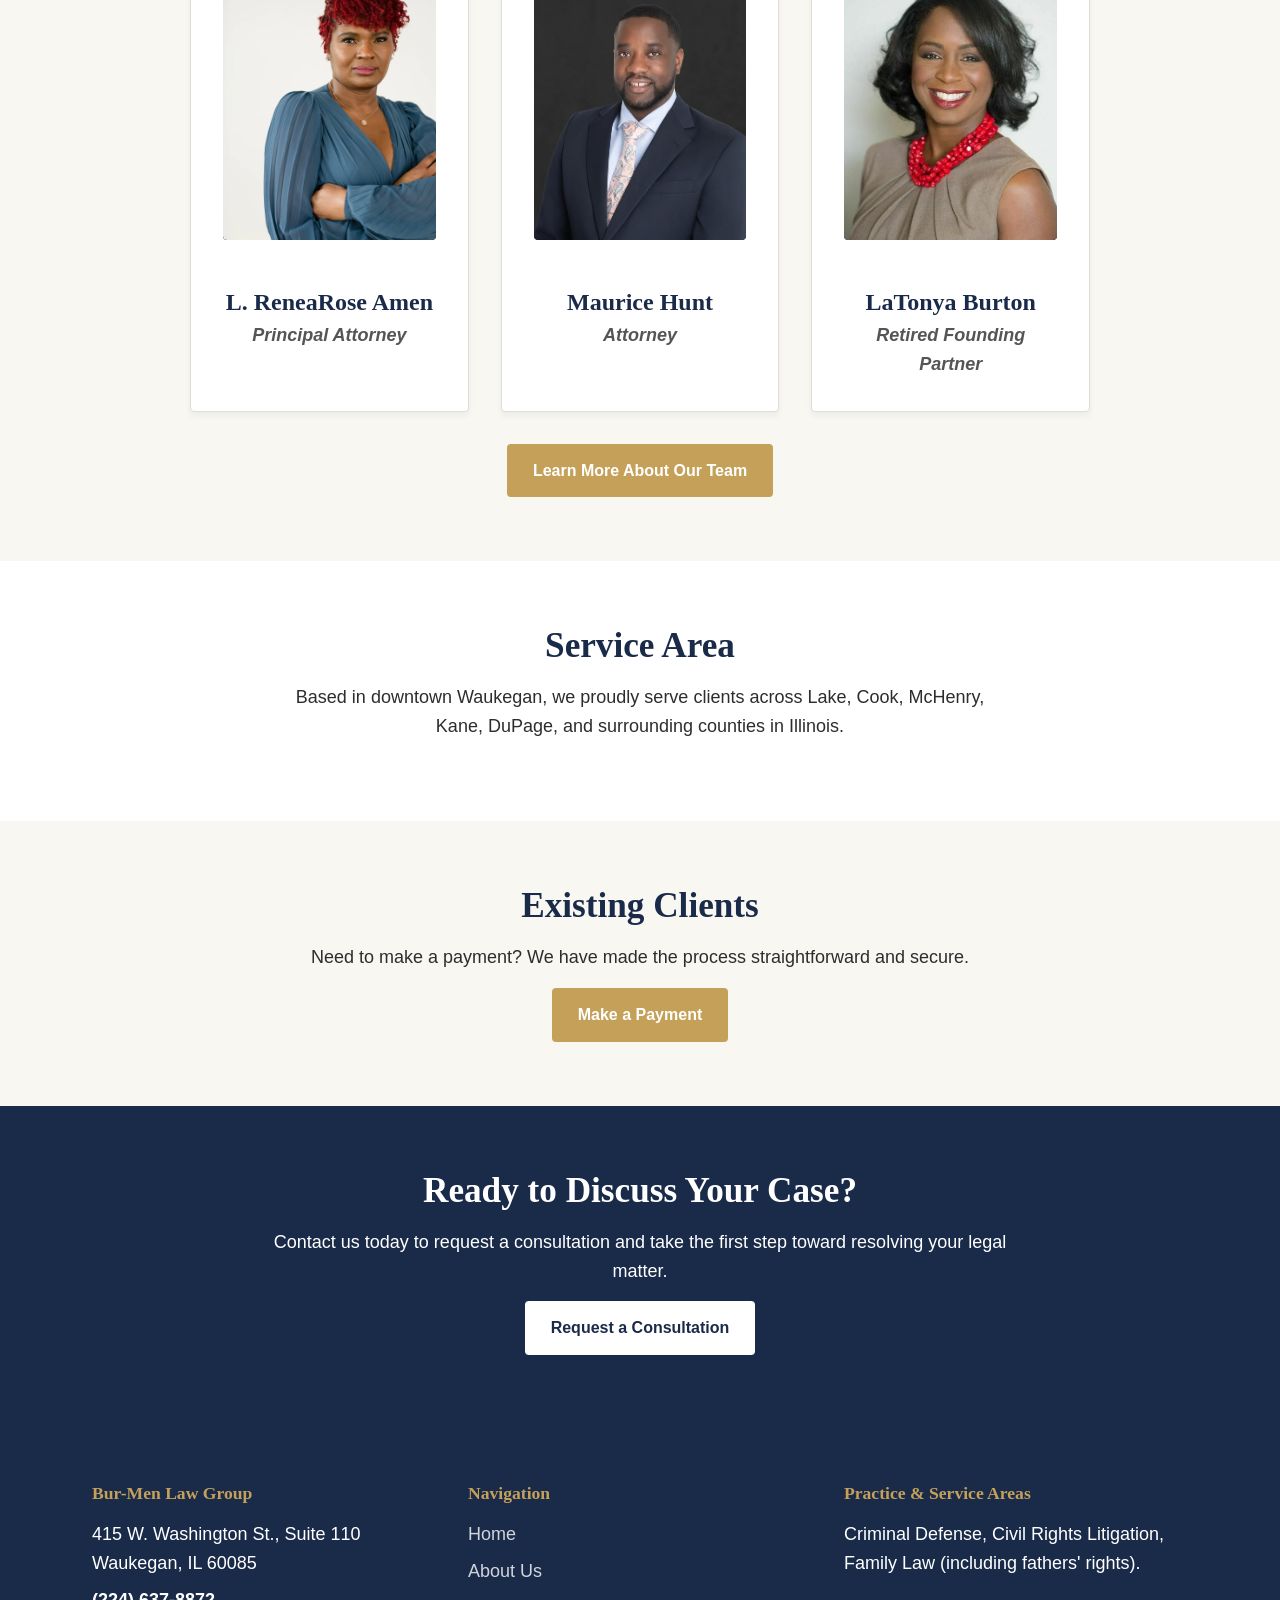
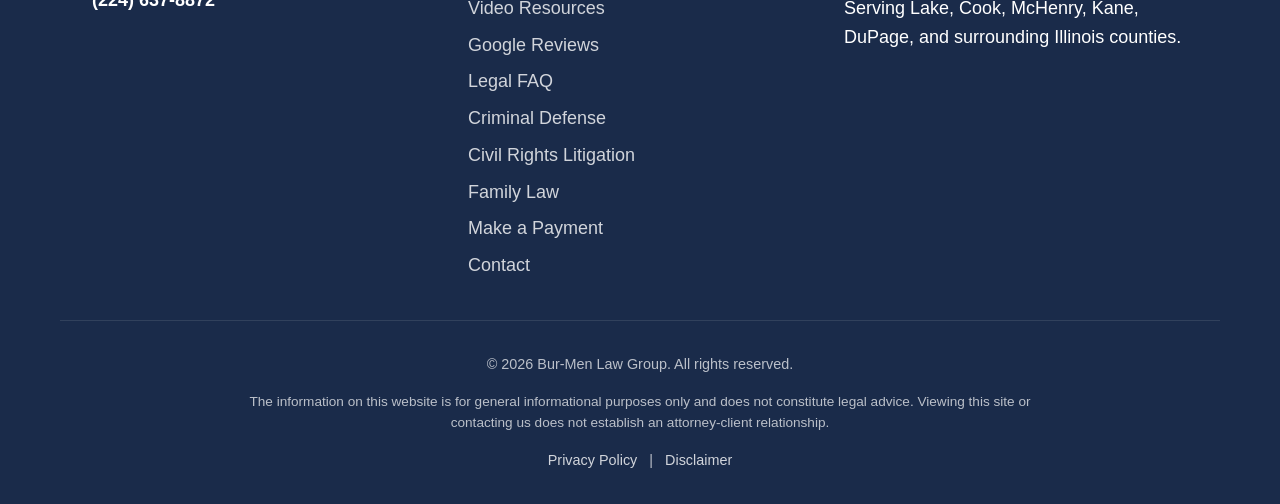
==== commit 19ad5c3f: "Add 'Meet Our Team' section with clickable images" ====
--- a/index.html
+++ b/index.html
@@ -101,20 +101,64 @@
         <p>At Bur-Men Law Group, we believe effective legal representation is built on client collaboration, honest feedback, and realistic expectations. We take the time to listen to your situation, review all available information, and explain your potential options clearly. Our goal is to develop an individualized strategy that aligns with your needs and protects your rights.</p>
       </div>
     </section>
-    <section class="section-padding bg-navy text-white">
-      <div class="container narrow-container text-center">
-        <h2 class="section-title text-white">Meet Our Team</h2>
-        <p>Led by Principal Attorney L. ReneaRose Amen and supported by a growing team of dedicated advocates, Bur-Men Law Group continues to build on the strong foundation established by founding partner LaTonya Burton. We are committed to ensuring you are informed, prepared, and supported throughout the legal process.</p>
-        <a href="about.html" class="button button-accent">Learn More About Our Team</a>
-      </div>
-    </section>
+    
+    <!-- NEW: Meet Our Team Section with Clickable Images -->
     <section class="section-padding bg-ivory">
+      <div class="container">
+        <h2 class="section-title text-center">Meet Our Team</h2>
+        <p class="text-center" style="max-width: 700px; margin: 0 auto 2rem auto; color: var(--color-text-light);">
+          Led by Principal Attorney L. ReneaRose Amen and supported by a dedicated team, Bur-Men Law Group continues to build on the strong foundation established by founding partner LaTonya Burton.
+        </p>
+        <div class="card-grid" style="grid-template-columns: repeat(auto-fit, minmax(250px, 1fr)); max-width: 900px; margin: 0 auto;">
+          
+          <!-- L. ReneaRose Amen -->
+          <a href="about.html" class="attorney-card-link">
+            <article class="card attorney-card">
+              <div class="partner-image-wrapper" style="height: 250px;">
+                <img src="assets/images/ReneaRose Amen.webp" alt="L. ReneaRose Amen, Principal Attorney" class="partner-image partner-image-top" style="height: 250px;">
+              </div>
+              <h3 style="margin-top: 1rem; margin-bottom: 0.25rem;">L. ReneaRose Amen</h3>
+              <p class="partner-role" style="margin-bottom: 0;">Principal Attorney</p>
+            </article>
+          </a>
+
+          <!-- Maurice Hunt -->
+          <a href="about.html" class="attorney-card-link">
+            <article class="card attorney-card">
+              <div class="partner-image-wrapper" style="height: 250px;">
+                <img src="assets/images/Maurice Hunt.jpg" alt="Maurice Hunt, Attorney" class="partner-image" style="height: 250px;">
+              </div>
+              <h3 style="margin-top: 1rem; margin-bottom: 0.25rem;">Maurice Hunt</h3>
+              <p class="partner-role" style="margin-bottom: 0;">Attorney</p>
+            </article>
+          </a>
+
+          <!-- LaTonya Burton -->
+          <a href="about.html" class="attorney-card-link">
+            <article class="card attorney-card retired-card">
+              <div class="partner-image-wrapper" style="height: 250px;">
+                <img src="assets/images/Latonya Burton.webp" alt="LaTonya Burton, Retired Founding Partner" class="partner-image" style="height: 250px;">
+              </div>
+              <h3 style="margin-top: 1rem; margin-bottom: 0.25rem;">LaTonya Burton</h3>
+              <p class="partner-role" style="margin-bottom: 0;">Retired Founding Partner</p>
+            </article>
+          </a>
+
+        </div>
+        <div class="text-center" style="margin-top: 2rem;">
+          <a href="about.html" class="button button-primary">Learn More About Our Team</a>
+        </div>
+      </div>
+    </section>
+    <!-- END NEW SECTION -->
+
+    <section class="section-padding">
       <div class="container narrow-container text-center">
         <h2 class="section-title">Service Area</h2>
         <p>Based in downtown Waukegan, we proudly serve clients across Lake, Cook, McHenry, Kane, DuPage, and surrounding counties in Illinois.</p>
       </div>
     </section>
-    <section class="section-padding">
+    <section class="section-padding bg-ivory">
       <div class="container narrow-container text-center">
         <h2 class="section-title">Existing Clients</h2>
         <p>Need to make a payment? We have made the process straightforward and secure.</p>
--- a/assets/css/styles.css
+++ b/assets/css/styles.css
@@ -362,3 +362,28 @@
   aspect-ratio: 9 / 16 !important; 
   border: none;
 }
+/* ============================================================
+   HOMEPAGE ATTORNEY CARDS
+   ============================================================ */
+.attorney-card-link {
+  text-decoration: none;
+  color: inherit;
+  display: block;
+  transition: transform 0.2s ease, box-shadow 0.2s ease;
+  border-radius: var(--radius);
+}
+
+.attorney-card-link:hover {
+  transform: translateY(-4px);
+  box-shadow: 0 8px 16px rgba(26, 43, 74, 0.1);
+}
+
+.attorney-card-link:hover .card {
+  border-color: var(--color-gold);
+}
+
+.attorney-card {
+  text-align: center;
+  height: 100%;
+  margin: 0;
+}
